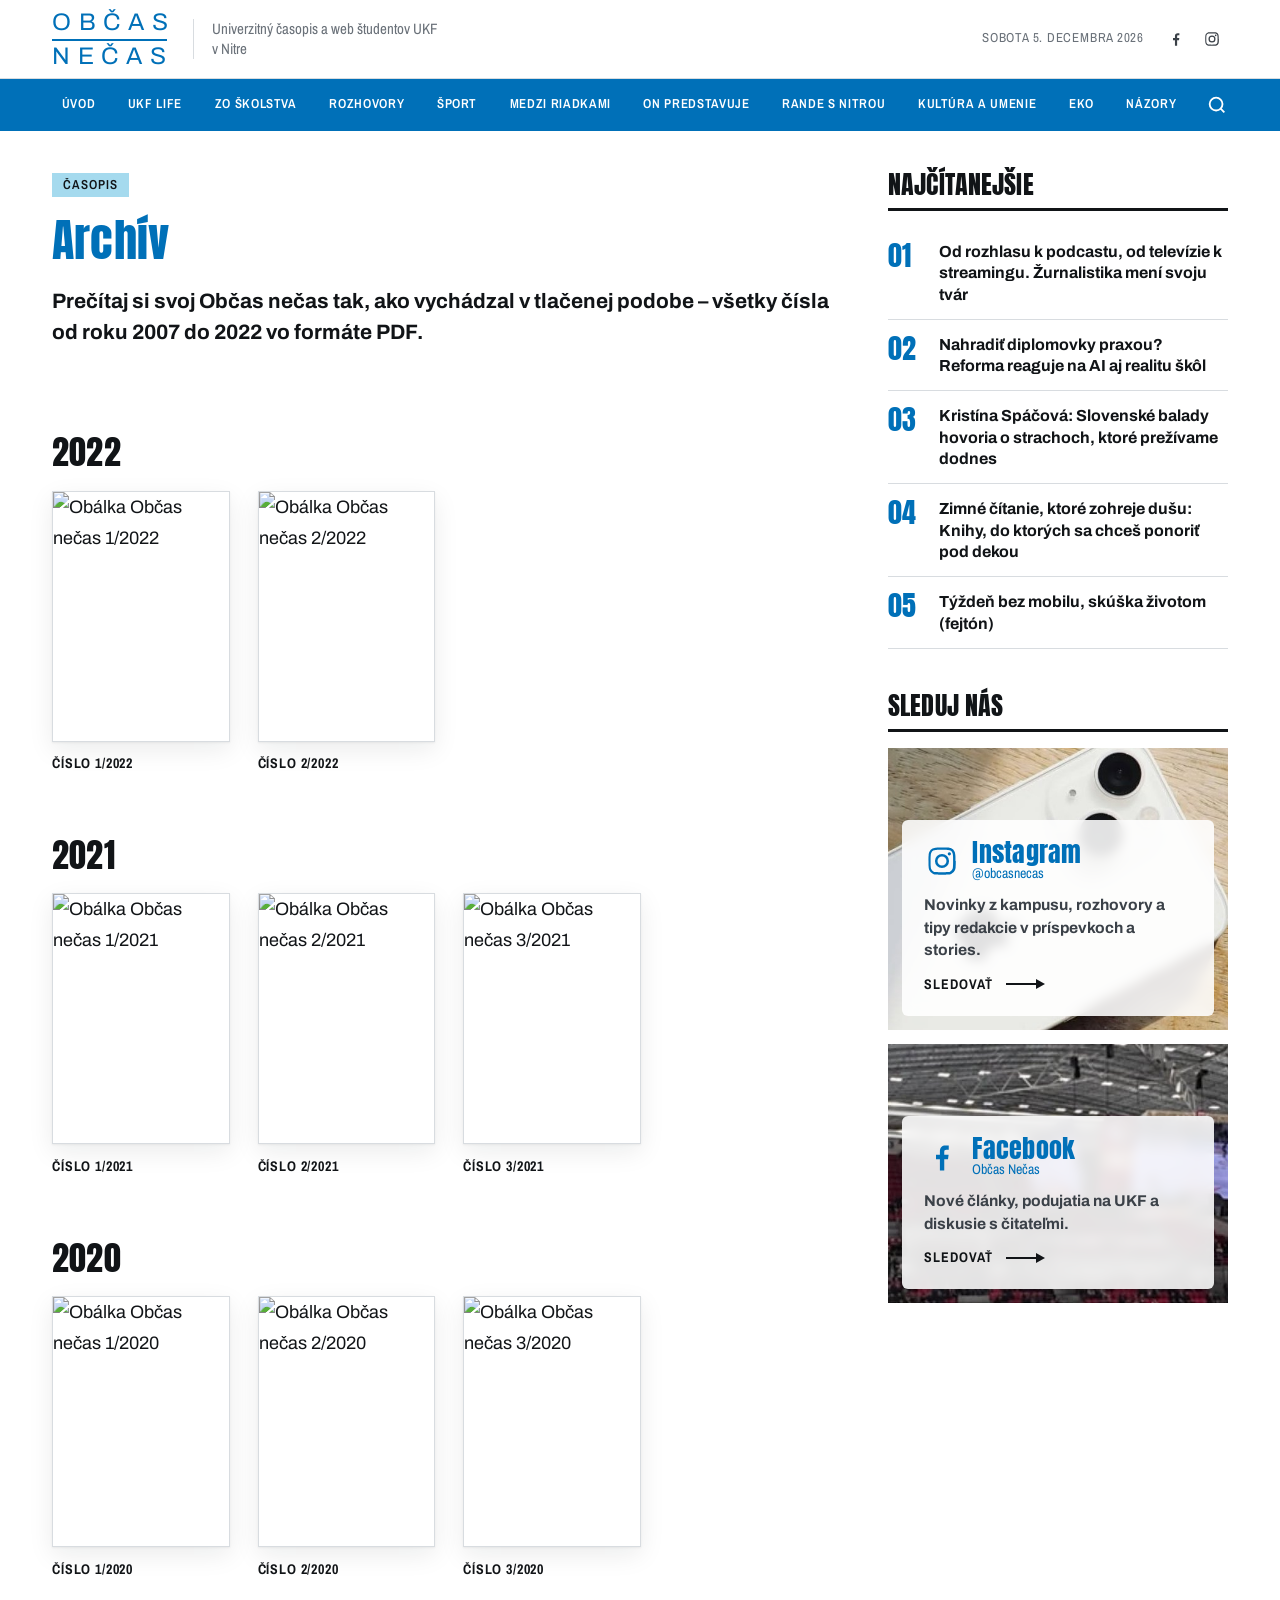
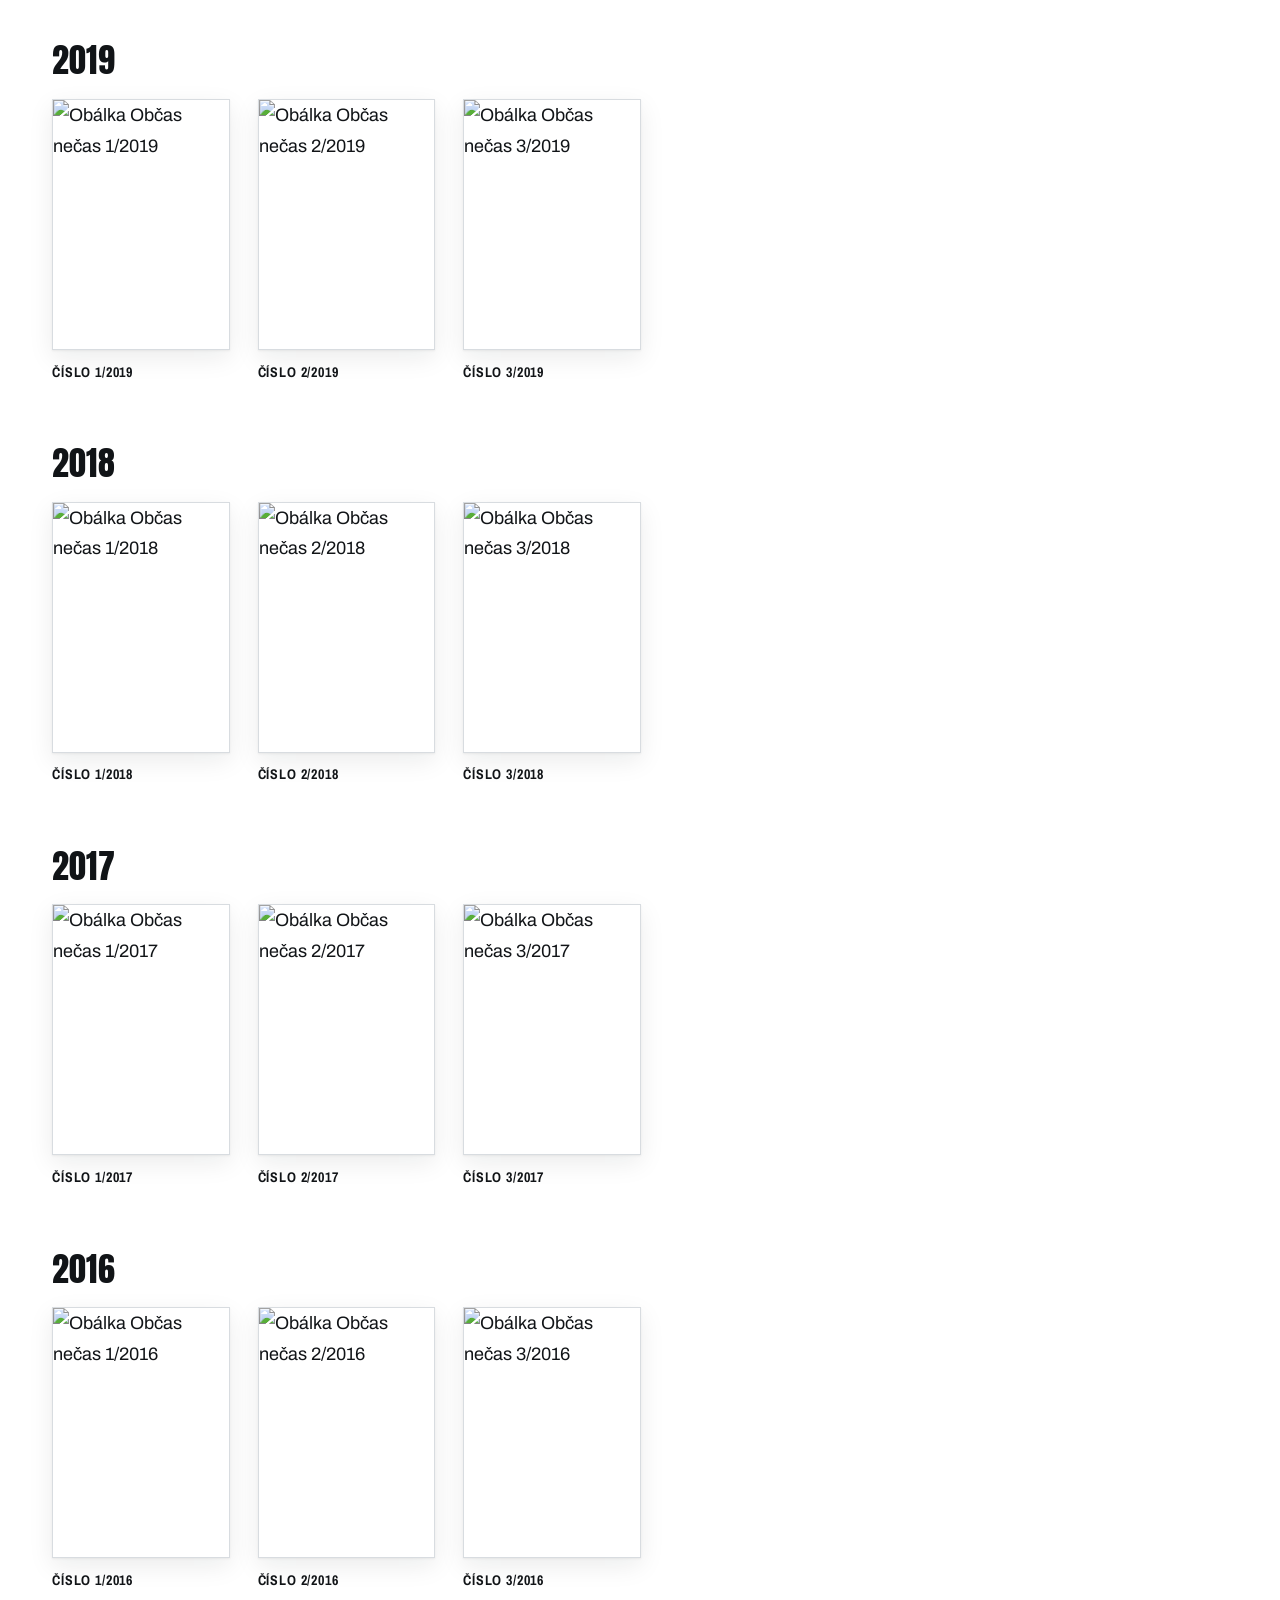
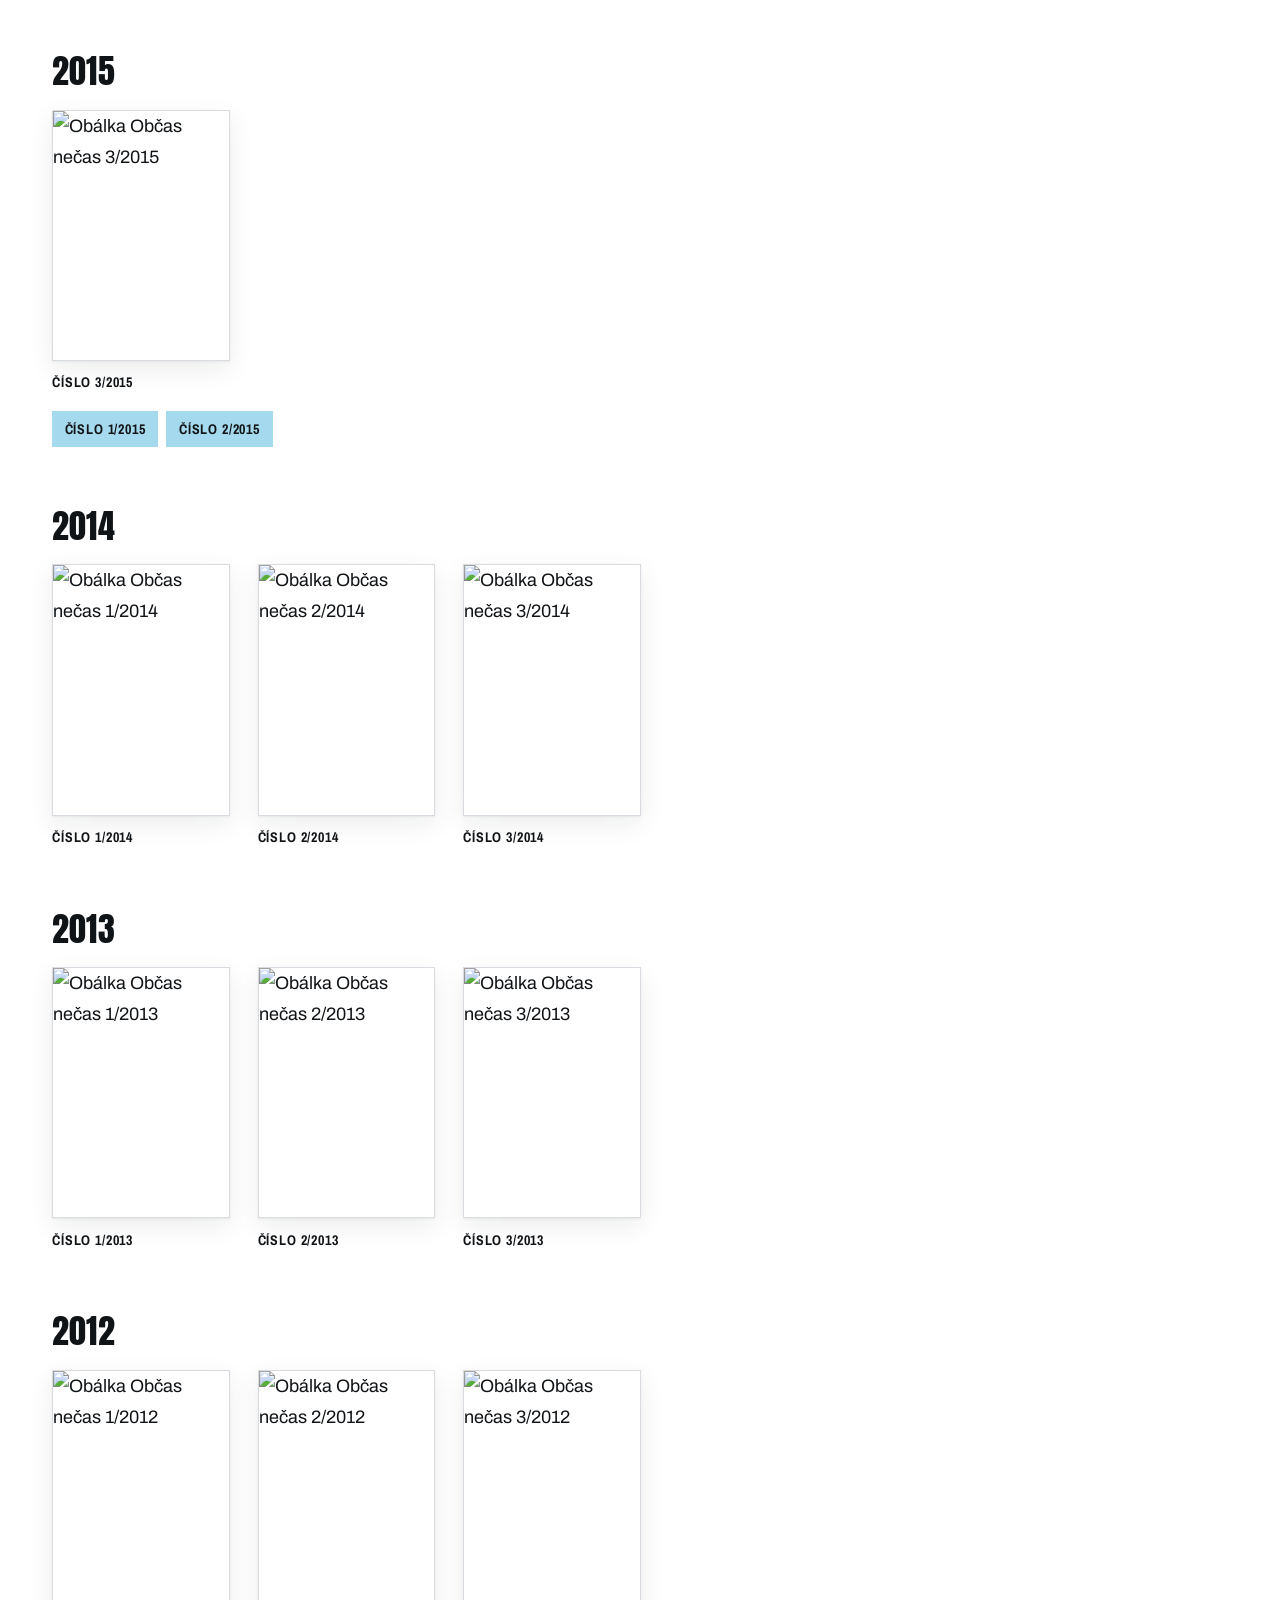
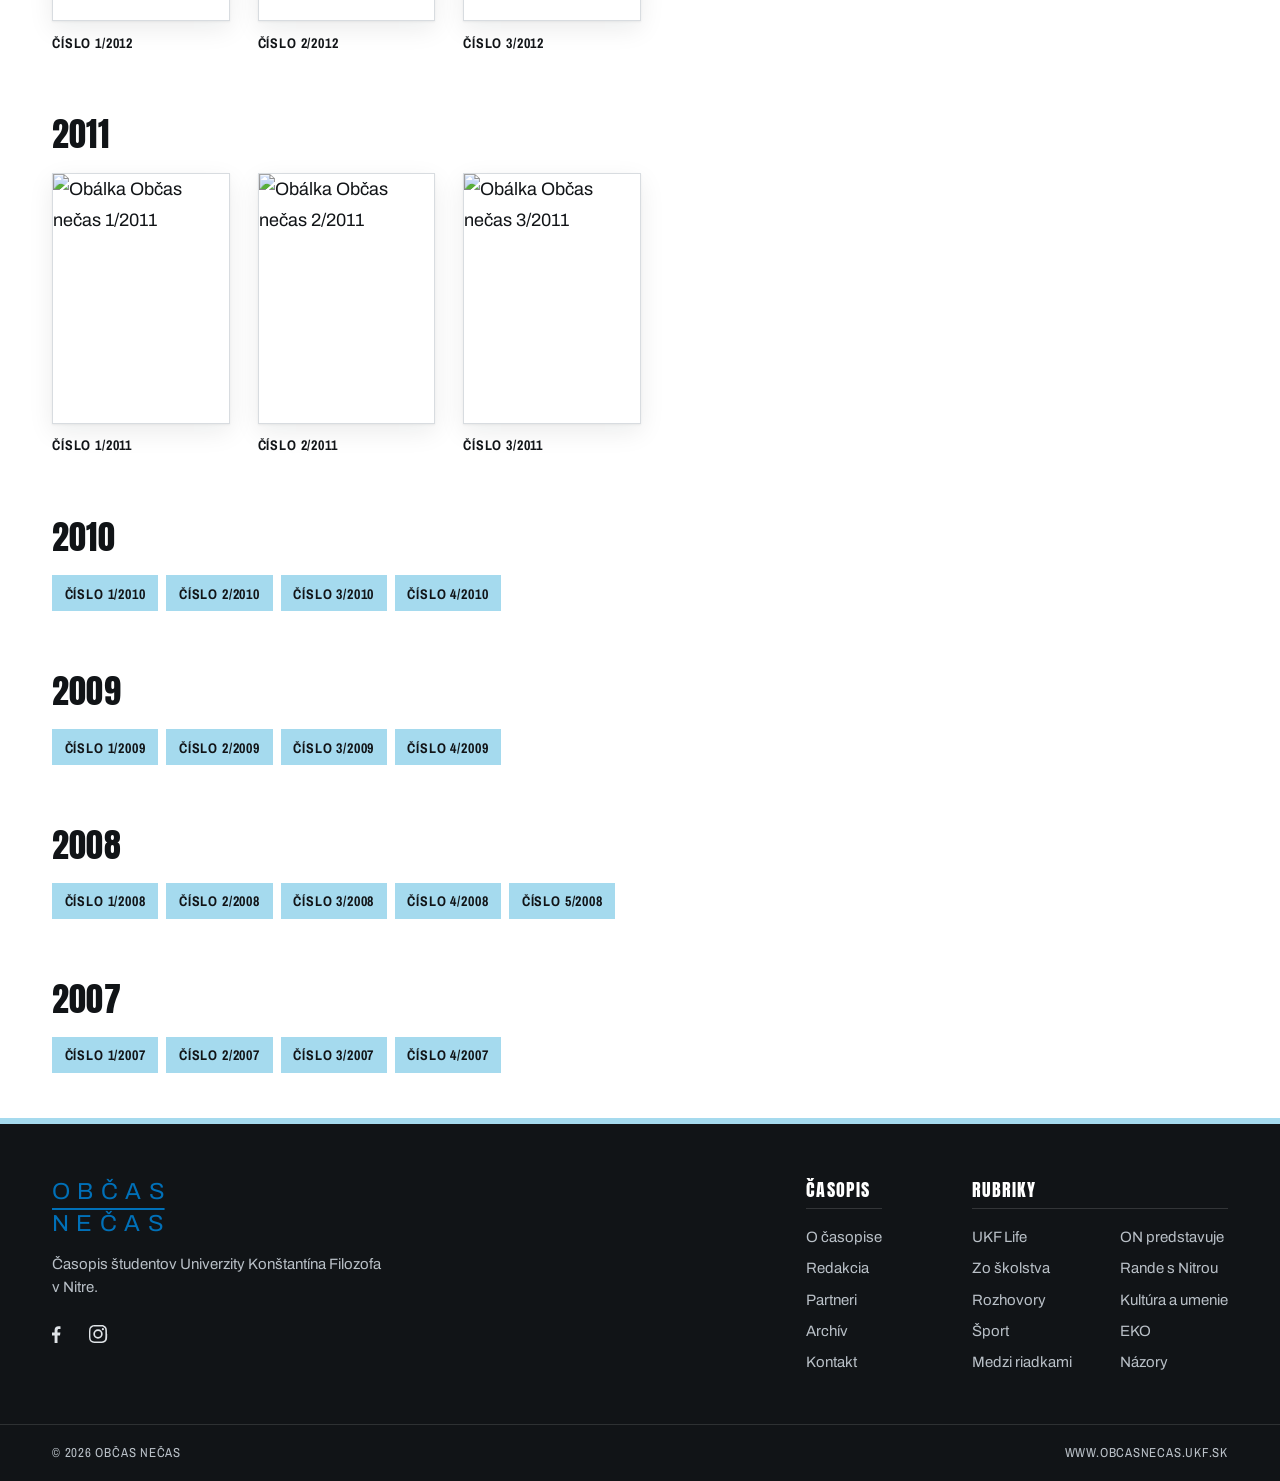
==== archiv.html @ a371ff27 "initial design" ====
<!DOCTYPE html>
<html lang="sk">
<head>
  <meta charset="UTF-8">
  <meta name="viewport" content="width=device-width, initial-scale=1.0">
  <title>Archív – Občas Nečas</title>
  <meta name="description" content="Občas Nečas – univerzitný časopis a web študentov Univerzity Konštantína Filozofa v Nitre.">
  <meta name="theme-color" content="#0070b8">

  <link rel="preconnect" href="https://fonts.googleapis.com">
  <link rel="preconnect" href="https://fonts.gstatic.com" crossorigin>
  <link href="https://fonts.googleapis.com/css2?family=Anton&family=Archivo+Narrow:wght@400;500;600;700&family=Archivo:ital,wght@0,400;0,600;0,700;0,800;1,400;1,700&display=swap" rel="stylesheet">
  <link rel="stylesheet" href="css/main.css">
</head>
<body>

<!-- Ikony (SVG sprite) -->
<svg width="0" height="0" style="position:absolute" aria-hidden="true">
  <symbol id="i-fb" viewBox="0 0 24 24"><path d="M13.5 21v-7.5h2.5l.4-3h-2.9V8.6c0-.9.3-1.5 1.5-1.5h1.5V4.4c-.3 0-1.2-.1-2.2-.1-2.2 0-3.7 1.3-3.7 3.8v2.4H8v3h2.6V21h2.9z"/></symbol>
  <symbol id="i-ig" viewBox="0 0 24 24"><path d="M12 7.3A4.7 4.7 0 1 0 12 16.7 4.7 4.7 0 0 0 12 7.3zm0 7.7a3 3 0 1 1 0-6 3 3 0 0 1 0 6zm4.9-8.9a1.1 1.1 0 1 1 0 2.2 1.1 1.1 0 0 1 0-2.2zM21 12c0-2.5 0-2.8-.1-3.8-.1-1-.2-1.6-.4-2.2a4.6 4.6 0 0 0-2.6-2.6c-.6-.2-1.2-.4-2.2-.4C14.8 3 14.5 3 12 3s-2.8 0-3.8.1c-1 0-1.6.2-2.2.4A4.6 4.6 0 0 0 3.5 6c-.2.6-.4 1.2-.4 2.2C3 9.2 3 9.5 3 12s0 2.8.1 3.8c0 1 .2 1.6.4 2.2a4.6 4.6 0 0 0 2.6 2.6c.6.2 1.2.4 2.2.4 1 .1 1.3.1 3.8.1s2.8 0 3.8-.1c1 0 1.6-.2 2.2-.4a4.6 4.6 0 0 0 2.6-2.6c.2-.6.4-1.2.4-2.2.1-1 .1-1.3.1-3.8zm-1.7 3.7c0 .9-.2 1.4-.3 1.7a2.9 2.9 0 0 1-1.7 1.7c-.3.1-.8.3-1.7.3-1 .1-1.3.1-3.7.1s-2.7 0-3.7-.1c-.9 0-1.4-.2-1.7-.3a2.9 2.9 0 0 1-1.7-1.7c-.1-.3-.3-.8-.3-1.7-.1-1-.1-1.3-.1-3.7s0-2.7.1-3.7c0-.9.2-1.4.3-1.7a2.9 2.9 0 0 1 1.7-1.7c.3-.1.8-.3 1.7-.3 1-.1 1.3-.1 3.7-.1s2.7 0 3.7.1c.9 0 1.4.2 1.7.3a2.9 2.9 0 0 1 1.7 1.7c.1.3.3.8.3 1.7.1 1 .1 1.3.1 3.7s0 2.7-.1 3.7z"/></symbol>
  <symbol id="i-sp" viewBox="0 0 24 24"><path d="M12 3a9 9 0 1 0 0 18 9 9 0 0 0 0-18zm4.1 13a.6.6 0 0 1-.8.2c-2.3-1.4-5.1-1.7-8.5-.9a.6.6 0 1 1-.3-1.1c3.7-.8 6.8-.5 9.4 1a.6.6 0 0 1 .2.8zm1.1-2.4a.7.7 0 0 1-1 .2c-2.6-1.6-6.5-2-9.6-1.1a.7.7 0 1 1-.4-1.4c3.5-1 7.8-.5 10.8 1.3.3.2.4.7.2 1zm.1-2.5C14.2 9.3 9.1 9.1 6.1 10a.8.8 0 1 1-.5-1.6c3.4-1 9-.8 12.6 1.3a.8.8 0 0 1-.9 1.4z"/></symbol>
  <symbol id="i-menu" viewBox="0 0 24 24"><path d="M3 6h18M3 12h18M3 18h18"/></symbol>
  <symbol id="i-search" viewBox="0 0 24 24"><circle cx="11" cy="11" r="7"/><path d="m20 20-4-4"/></symbol>
  <!-- ON logo: modré ON s rohovými linkami -->
  <symbol id="on-logo" viewBox="0 0 100 100">
    <path d="M10 10H64M10 10V40M90 90H36M90 90V60" fill="none" stroke="#0070b8" stroke-width="5"/>
    <text x="50" y="69" text-anchor="middle" fill="#0070b8" font-family="Archivo, Arial, sans-serif" font-weight="700" font-size="46" letter-spacing="-2">ON</text>
  </symbol>
</svg>

<a class="skip-link" href="#obsah">Preskočiť na obsah</a>

<!-- ============ HLAVIČKA ============ -->
<header>
  <div class="masthead">
    <div class="container">
      <a class="brand" href="index.html" aria-label="Občas Nečas – úvod">
        <span class="wordmark"><span>Občas</span><span>Nečas</span></span>
        <span class="brand__tagline">Univerzitný časopis a web študentov UKF v&nbsp;Nitre</span>
      </a>
      <div class="masthead__aside">
        <span class="masthead__date" id="dnes">pondelok, 5. októbra 2026</span>
        <ul class="social">
          <li><a href="https://www.facebook.com/ObcasNecas/" target="_blank" rel="noopener" aria-label="Facebook"><svg><use href="#i-fb"/></svg></a></li>
          <li><a href="https://www.instagram.com/ObcasNecas/" target="_blank" rel="noopener" aria-label="Instagram"><svg><use href="#i-ig"/></svg></a></li>
        </ul>
      </div>
    </div>
  </div>

  <nav class="nav" aria-label="Rubriky">
    <div class="container">
      <button class="nav__toggle" type="button" aria-expanded="false" aria-controls="menu">
        <svg aria-hidden="true"><use href="#i-menu"/></svg> Rubriky
      </button>
      <ul class="nav__menu" id="menu">
        <li><a href="index.html">Úvod</a></li>
        <li><a href="#">UKF Life</a></li>
        <li><a href="rubrika.html">Zo školstva</a></li>
        <li><a href="#">Rozhovory</a></li>
        <li><a href="#">Šport</a></li>
        <li><a href="#">Medzi riadkami</a></li>
        <li><a href="#">ON predstavuje</a></li>
        <li><a href="#">Rande s Nitrou</a></li>
        <li><a href="#">Kultúra a umenie</a></li>
        <li><a href="#">EKO</a></li>
        <li><a href="#">Názory</a></li>
      </ul>
      <button class="nav__search-toggle" type="button" aria-label="Vyhľadať">
        <svg aria-hidden="true"><use href="#i-search"/></svg>
      </button>
    </div>
  </nav>
</header>

<main id="obsah">
  <div class="container split article-layout">
    <article class="article">
      <header class="article-head">
        <span class="tab">Časopis</span>
        <h1>Archív</h1>
        <p class="perex">Prečítaj si svoj Občas nečas tak, ako vychádzal v tlačenej podobe – všetky čísla od roku 2007 do 2022 vo formáte PDF.</p>
      </header>

      <div class="prose prose--page">
        <h2>2022</h2>
        <ul class="issues">
          <li><a href="https://www.ukf.sk/images/verejnost_a_media/obcas_necas/obcasnecas_12022.pdf" target="_blank" rel="noopener"><img src="https://www.obcasnecas.ukf.sk/wp-content/2022/03/Sni%CC%81mka-obrazovky-2022-03-13-o-18.23.57.png" alt="Obálka Občas nečas 1/2022" loading="lazy"><span>Číslo 1/2022</span></a></li>
          <li><a href="https://www.ukf.sk/images/verejnost_a_media/obcas_necas/on_02_2022_final.pdf" target="_blank" rel="noopener"><img src="https://www.obcasnecas.ukf.sk/wp-content/2022/09/Sni%CC%81mka-obrazovky-2022-09-18-o-18.19.02.png" alt="Obálka Občas nečas 2/2022" loading="lazy"><span>Číslo 2/2022</span></a></li>
        </ul>

        <h2>2021</h2>
        <ul class="issues">
          <li><a href="https://www.ukf.sk/images/verejnost_a_media/obcas_necas/obcas-necas_1_2021.pdf" target="_blank" rel="noopener"><img src="https://www.obcasnecas.ukf.sk/wp-content/2021/05/1-2021-318x450.png" alt="Obálka Občas nečas 1/2021" loading="lazy"><span>Číslo 1/2021</span></a></li>
          <li><a href="https://www.ukf.sk/images/verejnost_a_media/obcas_necas/obcas-necas_2_2021.pdf" target="_blank" rel="noopener"><img src="https://www.obcasnecas.ukf.sk/wp-content/2021/11/Snímka-obrazovky-2021-11-11-o-20.00.01.png" alt="Obálka Občas nečas 2/2021" loading="lazy"><span>Číslo 2/2021</span></a></li>
          <li><a href="https://www.ukf.sk/images/verejnost_a_media/obcas_necas/obcas_necas3_2021.pdf" target="_blank" rel="noopener"><img src="https://www.obcasnecas.ukf.sk/wp-content/2021/11/Snímka-obrazovky-2021-11-27-o-9.56.43-e1638003901917.png" alt="Obálka Občas nečas 3/2021" loading="lazy"><span>Číslo 3/2021</span></a></li>
        </ul>

        <h2>2020</h2>
        <ul class="issues">
          <li><a href="https://www.ukf.sk/images/verejnost_a_media/obcas_necas/1_2020_CB_final_color.pdf" target="_blank" rel="noopener"><img src="https://www.obcasnecas.ukf.sk/wp-content/2020/11/2020-1-318x450.png" alt="Obálka Občas nečas 1/2020" loading="lazy"><span>Číslo 1/2020</span></a></li>
          <li><a href="https://www.ukf.sk/images/verejnost_a_media/obcas_necas/2_2020_farba_final.pdf" target="_blank" rel="noopener"><img src="https://www.obcasnecas.ukf.sk/wp-content/2020/12/občas22020-318x450.png" alt="Obálka Občas nečas 2/2020" loading="lazy"><span>Číslo 2/2020</span></a></li>
          <li><a href="https://www.ukf.sk/images/verejnost_a_media/obcas_necas/Obcas-ne%C4%8Das_3_2020_farba.pdf" target="_blank" rel="noopener"><img src="https://www.obcasnecas.ukf.sk/wp-content/2020/12/občas-318x450.png" alt="Obálka Občas nečas 3/2020" loading="lazy"><span>Číslo 3/2020</span></a></li>
        </ul>

        <h2>2019</h2>
        <ul class="issues">
          <li><a href="https://www.ukf.sk/images/verejnost_a_media/obcas_necas/color_1_2019.pdf" target="_blank" rel="noopener"><img src="https://www.obcasnecas.ukf.sk/wp-content/2020/11/1-2019-322x450.png" alt="Obálka Občas nečas 1/2019" loading="lazy"><span>Číslo 1/2019</span></a></li>
          <li><a href="https://www.ukf.sk/images/verejnost_a_media/obcas_necas/color_final_2019.pdf" target="_blank" rel="noopener"><img src="https://www.obcasnecas.ukf.sk/wp-content/2020/11/2-2019-320x450.png" alt="Obálka Občas nečas 2/2019" loading="lazy"><span>Číslo 2/2019</span></a></li>
          <li><a href="https://www.ukf.sk/images/verejnost_a_media/obcas_necas/3_2019_CB_final_farba.pdf" target="_blank" rel="noopener"><img src="https://www.obcasnecas.ukf.sk/wp-content/2020/11/3-2019-319x450.png" alt="Obálka Občas nečas 3/2019" loading="lazy"><span>Číslo 3/2019</span></a></li>
        </ul>

        <h2>2018</h2>
        <ul class="issues">
          <li><a href="https://www.ukf.sk/images/verejnost_a_media/obcas_necas/ON_marec_final.pdf" target="_blank" rel="noopener"><img src="https://www.obcasnecas.ukf.sk/wp-content/2019/03/on-1-2018.jpg" alt="Obálka Občas nečas 1/2018" loading="lazy"><span>Číslo 1/2018</span></a></li>
          <li><a href="https://www.ukf.sk/images/verejnost_a_media/obcas_necas/ON_maj_final.pdf" target="_blank" rel="noopener"><img src="https://www.obcasnecas.ukf.sk/wp-content/2019/03/on-2-2018-322x450.jpg" alt="Obálka Občas nečas 2/2018" loading="lazy"><span>Číslo 2/2018</span></a></li>
          <li><a href="https://www.ukf.sk/images/verejnost_a_media/obcas_necas/Ob%C4%8Das_ne%C4%8Das_3_2018.pdf" target="_blank" rel="noopener"><img src="https://www.obcasnecas.ukf.sk/wp-content/2019/03/on-3-2018-320x450.jpg" alt="Obálka Občas nečas 3/2018" loading="lazy"><span>Číslo 3/2018</span></a></li>
        </ul>

        <h2>2017</h2>
        <ul class="issues">
          <li><a href="https://www.ukf.sk/images/verejnost_a_media/obcas_necas/ON-web-fin%C3%A1lna_verzia.compressed.pdf" target="_blank" rel="noopener"><img src="https://www.obcasnecas.ukf.sk/wp-content/2008/01/titulka_final-1-318x450.jpg" alt="Obálka Občas nečas 1/2017" loading="lazy"><span>Číslo 1/2017</span></a></li>
          <li><a href="https://www.ukf.sk/images/verejnost_a_media/obcas_necas/ON_maj_web.compressed.pdf" target="_blank" rel="noopener"><img src="https://www.obcasnecas.ukf.sk/wp-content/2008/01/titulka_final-318x450.jpg" alt="Obálka Občas nečas 2/2017" loading="lazy"><span>Číslo 2/2017</span></a></li>
          <li><a href="https://www.ukf.sk/images/verejnost_a_media/obcas_necas/ON_november_final_web-compressed.pdf" target="_blank" rel="noopener"><img src="https://www.obcasnecas.ukf.sk/wp-content/2019/03/on-3-2017.jpg" alt="Obálka Občas nečas 3/2017" loading="lazy"><span>Číslo 3/2017</span></a></li>
        </ul>

        <h2>2016</h2>
        <ul class="issues">
          <li><a href="https://www.ukf.sk/images/verejnost_a_media/obcas_necas/web_ON_marec.compressed.pdf" target="_blank" rel="noopener"><img src="https://www.obcasnecas.ukf.sk/wp-content/2016/06/titulka2-318x450.jpg" alt="Obálka Občas nečas 1/2016" loading="lazy"><span>Číslo 1/2016</span></a></li>
          <li><a href="https://www.ukf.sk/images/verejnost_a_media/obcas_necas/web_ON_maj_final.compressed.pdf" target="_blank" rel="noopener"><img src="https://www.obcasnecas.ukf.sk/wp-content/2016/06/titulka-final-318x450.jpg" alt="Obálka Občas nečas 2/2016" loading="lazy"><span>Číslo 2/2016</span></a></li>
          <li><a href="https://www.ukf.sk/images/verejnost_a_media/obcas_necas/Obcas_Necas_3-2016_web.pdf" target="_blank" rel="noopener"><img src="https://www.obcasnecas.ukf.sk/wp-content/2016/12/titulka_final-318x450.jpg" alt="Obálka Občas nečas 3/2016" loading="lazy"><span>Číslo 3/2016</span></a></li>
        </ul>

        <h2>2015</h2>
        <ul class="issues">
          <li><a href="https://www.ukf.sk/images/verejnost_a_media/obcas_necas/2015-ON-03-web.pdf" target="_blank" rel="noopener"><img src="https://www.obcasnecas.ukf.sk/wp-content/2016/01/03_15-318x450.jpg" alt="Obálka Občas nečas 3/2015" loading="lazy"><span>Číslo 3/2015</span></a></li>
        </ul>
        <ul class="issue-links">
          <li><a href="https://www.ukf.sk/images/verejnost_a_media/obcas_necas/ON_web_marec_2015.pdf" target="_blank" rel="noopener">Číslo 1/2015</a></li>
          <li><a href="https://www.ukf.sk/images/verejnost_a_media/obcas_necas/2015-ON-02-web.pdf" target="_blank" rel="noopener">Číslo 2/2015</a></li>
        </ul>

        <h2>2014</h2>
        <ul class="issues">
          <li><a href="https://www.ukf.sk/images/verejnost_a_media/obcas_necas/ON-1-2014.pdf" target="_blank" rel="noopener"><img src="https://www.obcasnecas.ukf.sk/wp-content/2014/02/ON-318x450.jpg" alt="Obálka Občas nečas 1/2014" loading="lazy"><span>Číslo 1/2014</span></a></li>
          <li><a href="https://www.ukf.sk/images/verejnost_a_media/obcas_necas/ON-2-2014.pdf" target="_blank" rel="noopener"><img src="https://www.obcasnecas.ukf.sk/wp-content/2014/05/titulka-320x450.jpg" alt="Obálka Občas nečas 2/2014" loading="lazy"><span>Číslo 2/2014</span></a></li>
          <li><a href="https://www.ukf.sk/images/verejnost_a_media/obcas_necas/ON_web_november_2014.pdf" target="_blank" rel="noopener"><img src="https://www.obcasnecas.ukf.sk/wp-content/2014/11/titulka-ON_3_2014-318x450.jpg" alt="Obálka Občas nečas 3/2014" loading="lazy"><span>Číslo 3/2014</span></a></li>
        </ul>

        <h2>2013</h2>
        <ul class="issues">
          <li><a href="https://www.ukf.sk/dokumenty/ouniverzite/obcasnecas/on_1_2013.pdf" target="_blank" rel="noopener"><img src="https://www.obcasnecas.ukf.sk/wp-content/2014/02/13013-316x450.png" alt="Obálka Občas nečas 1/2013" loading="lazy"><span>Číslo 1/2013</span></a></li>
          <li><a href="https://www.ukf.sk/dokumenty/ouniverzite/obcasnecas/ON_2_2013.pdf" target="_blank" rel="noopener"><img src="https://www.obcasnecas.ukf.sk/wp-content/2014/02/2-2013-317x450.png" alt="Obálka Občas nečas 2/2013" loading="lazy"><span>Číslo 2/2013</span></a></li>
          <li><a href="https://www.ukf.sk/dokumenty/ouniverzite/obcasnecas/ON-3-2013.pdf" target="_blank" rel="noopener"><img src="https://www.obcasnecas.ukf.sk/wp-content/2014/02/Publikácia1-323x450.jpg" alt="Obálka Občas nečas 3/2013" loading="lazy"><span>Číslo 3/2013</span></a></li>
        </ul>

        <h2>2012</h2>
        <ul class="issues">
          <li><a href="https://www.ukf.sk/dokumenty/ouniverzite/obcasnecas/ON_1_2012.pdf" target="_blank" rel="noopener"><img src="https://www.obcasnecas.ukf.sk/wp-content/2014/02/Obrázok6-318x450.jpg" alt="Obálka Občas nečas 1/2012" loading="lazy"><span>Číslo 1/2012</span></a></li>
          <li><a href="https://www.ukf.sk/dokumenty/ouniverzite/obcasnecas/on_2_2012.pdf" target="_blank" rel="noopener"><img src="https://www.obcasnecas.ukf.sk/wp-content/2014/02/2012-2-316x450.jpg" alt="Obálka Občas nečas 2/2012" loading="lazy"><span>Číslo 2/2012</span></a></li>
          <li><a href="https://www.ukf.sk/dokumenty/ouniverzite/obcasnecas/on_3_2012.pdf" target="_blank" rel="noopener"><img src="https://www.obcasnecas.ukf.sk/wp-content/2014/02/32012-317x450.jpg" alt="Obálka Občas nečas 3/2012" loading="lazy"><span>Číslo 3/2012</span></a></li>
        </ul>

        <h2>2011</h2>
        <ul class="issues">
          <li><a href="http://www.ukf.sk/dokumenty/ouniverzite/obcasnecas/ON_01_2011_naweb.pdf" target="_blank" rel="noopener"><img src="https://www.obcasnecas.ukf.sk/wp-content/2014/02/Obrázok9-316x450.jpg" alt="Obálka Občas nečas 1/2011" loading="lazy"><span>Číslo 1/2011</span></a></li>
          <li><a href="http://www.ukf.sk/dokumenty/ouniverzite/obcasnecas/ON_02_2011.pdf" target="_blank" rel="noopener"><img src="https://www.obcasnecas.ukf.sk/wp-content/2014/02/Obrázok8-316x450.jpg" alt="Obálka Občas nečas 2/2011" loading="lazy"><span>Číslo 2/2011</span></a></li>
          <li><a href="http://www.ukf.sk/dokumenty/ouniverzite/obcasnecas/ON_3_2011.pdf" target="_blank" rel="noopener"><img src="https://www.obcasnecas.ukf.sk/wp-content/2014/02/Obrázok7-318x450.jpg" alt="Obálka Občas nečas 3/2011" loading="lazy"><span>Číslo 3/2011</span></a></li>
        </ul>

        <h2>2010</h2>
        <ul class="issue-links">
          <li><a href="http://www.ukf.sk/dokumenty/ouniverzite/obcasnecas/ON_1_2010.pdf" target="_blank" rel="noopener">Číslo 1/2010</a></li>
          <li><a href="http://www.ukf.sk/dokumenty/ouniverzite/obcasnecas/ON_2_2010_naweb.pdf" target="_blank" rel="noopener">Číslo 2/2010</a></li>
          <li><a href="http://www.ukf.sk/dokumenty/ouniverzite/obcasnecas/ON_3_2010_naweb.pdf" target="_blank" rel="noopener">Číslo 3/2010</a></li>
          <li><a href="http://www.ukf.sk/dokumenty/ouniverzite/obcasnecas/ON_4_2010.pdf" target="_blank" rel="noopener">Číslo 4/2010</a></li>
        </ul>

        <h2>2009</h2>
        <ul class="issue-links">
          <li><a href="http://www.ukf.sk/dokumenty/ouniverzite/obcasnecas/ON_1_2009.pdf" target="_blank" rel="noopener">Číslo 1/2009</a></li>
          <li><a href="http://www.ukf.sk/dokumenty/ouniverzite/obcasnecas/ON_2009_2.pdf" target="_blank" rel="noopener">Číslo 2/2009</a></li>
          <li><a href="https://www.ukf.sk/dokumenty/ouniverzite/obcasnecas/ON_03_2009.pdf" target="_blank" rel="noopener">Číslo 3/2009</a></li>
          <li><a href="http://www.ukf.sk/dokumenty/ouniverzite/obcasnecas/ON_4_2009.pdf" target="_blank" rel="noopener">Číslo 4/2009</a></li>
        </ul>

        <h2>2008</h2>
        <ul class="issue-links">
          <li><a href="http://www.ukf.sk/dokumenty/ouniverzite/obcasnecas/obcas_1_2008.pdf" target="_blank" rel="noopener">Číslo 1/2008</a></li>
          <li><a href="http://www.ukf.sk/dokumenty/ouniverzite/obcasnecas/obcas_2_2008.pdf" target="_blank" rel="noopener">Číslo 2/2008</a></li>
          <li><a href="http://www.ukf.sk/dokumenty/ouniverzite/obcasnecas/obcas_3_2008.pdf" target="_blank" rel="noopener">Číslo 3/2008</a></li>
          <li><a href="http://www.ukf.sk/dokumenty/ouniverzite/obcasnecas/Obcas_Necas.pdf" target="_blank" rel="noopener">Číslo 4/2008</a></li>
          <li><a href="http://www.ukf.sk/dokumenty/ouniverzite/obcasnecas/ON%2005_2008_2.pdf" target="_blank" rel="noopener">Číslo 5/2008</a></li>
        </ul>

        <h2>2007</h2>
        <ul class="issue-links">
          <li><a href="http://www.ukf.sk/dokumenty/ouniverzite/obcasnecas/obcas_1_2007.pdf" target="_blank" rel="noopener">Číslo 1/2007</a></li>
          <li><a href="http://www.ukf.sk/dokumenty/ouniverzite/obcasnecas/obcas_2_2007.pdf" target="_blank" rel="noopener">Číslo 2/2007</a></li>
          <li><a href="http://www.ukf.sk/dokumenty/ouniverzite/obcasnecas/obcas_3_2007.pdf" target="_blank" rel="noopener">Číslo 3/2007</a></li>
          <li><a href="http://www.ukf.sk/dokumenty/ouniverzite/obcasnecas/obcas_4_2007.pdf" target="_blank" rel="noopener">Číslo 4/2007</a></li>
        </ul>
      </div>
    </article>

    <aside class="article-aside" aria-label="Bočný panel">
      <section class="widget">
        <h2 class="widget__title">Najčítanejšie</h2>
        <ol class="popular">
          <li><a href="clanok.html">Od rozhlasu k podcastu, od televízie k streamingu. Žurnalistika mení svoju tvár</a></li>
          <li><a href="clanok.html">Nahradiť diplomovky praxou? Reforma reaguje na AI aj realitu škôl</a></li>
          <li><a href="clanok.html">Kristína Spáčová: Slovenské balady hovoria o strachoch, ktoré prežívame dodnes</a></li>
          <li><a href="clanok.html">Zimné čítanie, ktoré zohreje dušu: Knihy, do ktorých sa chceš ponoriť pod dekou</a></li>
          <li><a href="clanok.html">Týždeň bez mobilu, skúška životom (fejtón)</a></li>
        </ol>
      </section>

      <section class="widget" aria-labelledby="h-sledujte">
        <h2 class="widget__title" id="h-sledujte">Sleduj nás</h2>

        <!-- Instagram — v štýle IG príspevku: fotka + priesvitný panel -->
        <a class="social-box social-box--ig" href="https://www.instagram.com/ObcasNecas/" target="_blank" rel="noopener">
          <img class="social-box__bg" src="img/instagram/ig-box.jpg" alt="" loading="lazy">
          <span class="social-box__panel">
            <span class="social-box__head">
              <svg aria-hidden="true"><use href="#i-ig"/></svg>
              <span><strong>Instagram</strong>@obcasnecas</span>
            </span>
            <span class="social-box__text">Novinky z kampusu, rozhovory a tipy redakcie v príspevkoch a stories.</span>
            <span class="social-box__cta">Sledovať <span class="arrow" aria-hidden="true"></span></span>
          </span>
        </a>

        <!-- Facebook — rovnaký štýl: fotka + priesvitný panel -->
        <a class="social-box social-box--fb" href="https://www.facebook.com/ObcasNecas/" target="_blank" rel="noopener">
          <img class="social-box__bg" src="img/instagram/fb-box.jpg" alt="" loading="lazy">
          <span class="social-box__panel">
            <span class="social-box__head">
              <svg aria-hidden="true"><use href="#i-fb"/></svg>
              <span><strong>Facebook</strong>Občas Nečas</span>
            </span>
            <span class="social-box__text">Nové články, podujatia na UKF a diskusie s čitateľmi.</span>
            <span class="social-box__cta">Sledovať <span class="arrow" aria-hidden="true"></span></span>
          </span>
        </a>
      </section>
    </aside>
  </div>
</main>

<!-- ============ PÄTIČKA ============ -->
<footer class="footer">
  <div class="container footer__top">
    <div class="footer__brand">
      <a class="wordmark" href="index.html"><span>Občas</span><span>Nečas</span></a>
      <p>Časopis študentov Univerzity Konštantína Filozofa v&nbsp;Nitre.</p>
      <div class="footer__social">
        <a href="https://www.facebook.com/ObcasNecas/" target="_blank" rel="noopener" aria-label="Facebook"><svg aria-hidden="true"><use href="#i-fb"/></svg></a>
        <a href="https://www.instagram.com/ObcasNecas/" target="_blank" rel="noopener" aria-label="Instagram"><svg aria-hidden="true"><use href="#i-ig"/></svg></a>
      </div>
    </div>

    <nav class="footer__nav" aria-label="Pätička">
      <div>
        <h3>Časopis</h3>
        <ul class="footer__links">
          <li><a href="o-casopise.html">O časopise</a></li>
          <li><a href="redakcia.html">Redakcia</a></li>
          <li><a href="partneri.html">Partneri</a></li>
          <li><a href="archiv.html">Archív</a></li>
          <li><a href="kontakt.html">Kontakt</a></li>
        </ul>
      </div>
      <div>
        <h3>Rubriky</h3>
        <ul class="footer__links footer__links--cols">
          <li><a href="#">UKF Life</a></li>
          <li><a href="rubrika.html">Zo školstva</a></li>
          <li><a href="#">Rozhovory</a></li>
          <li><a href="#">Šport</a></li>
          <li><a href="#">Medzi riadkami</a></li>
          <li><a href="#">ON predstavuje</a></li>
          <li><a href="#">Rande s Nitrou</a></li>
          <li><a href="#">Kultúra a umenie</a></li>
          <li><a href="#">EKO</a></li>
          <li><a href="#">Názory</a></li>
        </ul>
      </div>
    </nav>
  </div>

  <!-- folio — ako pätička strany v tlači -->
  <div class="folio">
    <div class="container">
      <span>© 2026 Občas Nečas</span>
      <a href="https://www.obcasnecas.ukf.sk">www.obcasnecas.ukf.sk</a>
    </div>
  </div>
</footer>

<script>
  // mobilné menu
  const nav = document.querySelector('.nav');
  const toggle = nav.querySelector('.nav__toggle');
  toggle.addEventListener('click', () => {
    const open = nav.classList.toggle('is-open');
    toggle.setAttribute('aria-expanded', open);
  });


  // dnešný dátum
  document.getElementById('dnes').textContent =
    new Date().toLocaleDateString('sk-SK', { weekday: 'long', day: 'numeric', month: 'long', year: 'numeric' });
</script>
</body>
</html>
---- css/main.css ----
/* ==========================================================================
   OBČAS NEČAS — main.css
   Nový vizuál webu časopisu študentov UKF v Nitre.

   Dizajnový jazyk je odvodený z dvoch zdrojov, aby web, tlač a sociálne
   siete pôsobili ako jedna značka (rovnaký princíp ako Spektrum STU, kde
   web preberá písma, rubriky aj čierny „SPEKTRUM“ blok z tlačeného vydania):

   1) Tlačené vydanie 02/2022
      - titulky v kondenzovanom grotesku (Impact)   -> Anton
      - sivý pás #dadada za titulkom                 -> .headline-band
      - svetlomodrá #a5daee: záložka rubriky, popisky fotiek
      - sadzba textu Arial Narrow                    -> Archivo / Archivo Narrow
      - logo OBČAS / NEČAS: riedené verzálky       -> .wordmark
      - pätička strany „Občas nečas | www.obcasnecas.ukf.sk“
      - otáznik „Pýtame sa za vás“                   -> .ask

   2) Príspevky na Instagrame
      - modré ON logo v bielom štvorci               -> .on-logo
      - modrý titulok #0070b8 + tučný perex na
        priesvitnom bielom paneli + šípka →          -> .post-panel
   ========================================================================== */

/* ---------- 1. Tokeny ---------- */
:root {
  /* farby značky */
  --on-blue: #0070b8;          /* modrá z loga a IG titulkov */
  --on-blue-dark: #005189;
  --on-sky: #a5daee;           /* svetlomodrá z tlače (záložky, popisky) */
  --on-sky-soft: #e4f4fb;
  --on-gray: #dadada;          /* sivý pás za titulkom v tlači */

  /* neutrálne */
  --ink: #111417;
  --ink-soft: #3b4148;
  --muted: #6a7179;
  --line: #d8dce0;
  --paper: #ffffff;
  --paper-alt: #f4f6f7;
  --panel: rgba(255, 255, 255, 0.88);

  /* písma */
  --font-display: "Anton", Impact, "Arial Narrow Bold", sans-serif;
  --font-body: "Archivo", "Arial", system-ui, sans-serif;
  --font-narrow: "Archivo Narrow", "Arial Narrow", "Archivo", sans-serif;

  /* rozmery */
  --container: 1240px;
  --gutter: clamp(16px, 3vw, 32px);
  --gap: clamp(16px, 2.2vw, 28px);
  --radius: 6px;               /* IG panely majú jemne zaoblené rohy */

  --shadow: 0 1px 2px rgba(17, 20, 23, .06), 0 8px 24px rgba(17, 20, 23, .08);
  --ease: cubic-bezier(.2, .7, .2, 1);
}

/* ---------- 2. Základ ---------- */
*,
*::before,
*::after { box-sizing: border-box; }

html { -webkit-text-size-adjust: 100%; scroll-behavior: smooth; }

body {
  margin: 0;
  background: var(--paper);
  color: var(--ink);
  font-family: var(--font-body);
  font-size: 1.0625rem;
  line-height: 1.6;
  -webkit-font-smoothing: antialiased;
  text-rendering: optimizeLegibility;
}

img { display: block; max-width: 100%; height: auto; }

a { color: inherit; text-decoration: none; }
a:hover { color: var(--on-blue); }

:focus-visible {
  outline: 3px solid var(--on-blue);
  outline-offset: 2px;
}

h1, h2, h3, h4 {
  margin: 0;
  font-family: var(--font-display);
  font-weight: 400;              /* Anton má len jeden rez */
  line-height: 1.12;
  letter-spacing: .005em;
}

p { margin: 0 0 1em; }

.container {
  width: 100%;
  max-width: var(--container);
  margin-inline: auto;
  padding-inline: var(--gutter);
}

.sr-only {
  position: absolute !important;
  width: 1px; height: 1px;
  overflow: hidden;
  clip: rect(0 0 0 0);
  white-space: nowrap;
}

.skip-link {
  position: absolute;
  left: 1rem; top: -100px;
  z-index: 100;
  padding: .6rem 1rem;
  background: var(--on-blue);
  color: #fff;
  font-weight: 700;
}
.skip-link:focus { top: 1rem; color: #fff; }

/* ---------- 3. Značka ---------- */

/* ON logo — biely štvorec, modré ON s rohovými linkami (ako na IG) */
.on-logo {
  display: inline-grid;
  place-items: center;
  flex: none;
  width: 64px;
  aspect-ratio: 1;
  background: #fff;
  box-shadow: inset 0 0 0 1px var(--line);
}
.on-logo svg { width: 78%; height: auto; }

/* Wordmark OBČAS / NEČAS — z obálky tlačeného vydania: riedené verzálky
   pod sebou, oddelené modrou linkou */
.wordmark {
  display: inline-flex;
  flex-direction: column;
  flex: none;
  color: var(--on-blue);
  font-family: var(--font-body);
  font-weight: 400;
  font-size: clamp(1.15rem, 1.9vw, 1.5rem);
  line-height: 1;
  letter-spacing: .32em;
  text-transform: uppercase;
  white-space: nowrap;
}
.wordmark span + span {
  margin-top: .2em;
  padding-top: .2em;
  /* linka končí na poslednom písmene — odpočíta riedenie (.32em) za „S“ */
  background: linear-gradient(var(--wordmark-rule, currentColor), var(--wordmark-rule, currentColor))
    left top / calc(100% - .32em) 2px no-repeat;
}
.wordmark:hover { color: var(--on-blue-dark); }

/* Záložka rubriky — svetlomodrý štítok z hlavičky strany v tlači */
.tab {
  display: inline-block;
  padding: .3em .85em .25em;
  background: var(--on-sky);
  color: var(--ink);
  font-family: var(--font-narrow);
  font-size: .8125rem;
  font-weight: 600;
  letter-spacing: .08em;
  line-height: 1.3;
  text-transform: uppercase;
}
a.tab:hover { background: var(--on-blue); color: #fff; }

.tab--blue { background: var(--on-blue); color: #fff; }

/* Titulok so sivým pásom — ako „Jozef Palitefka: Prvá pomoc…“ v tlači */
.headline-band {
  display: inline;
  padding: 0 .18em;
  /* pás je nižší než content-box písma Anton, aby neprekryl dĺžne
     (p, y, j) predchádzajúceho riadku */
  background: linear-gradient(var(--on-gray), var(--on-gray)) 0 60% / 100% 78% no-repeat;
  -webkit-box-decoration-break: clone;
  box-decoration-break: clone;
}

/* Šípka → z IG príspevkov */
.arrow {
  display: inline-block;
  width: 2.75em;
  height: .75em;
  flex: none;
  background:
    linear-gradient(currentColor, currentColor) left center / calc(100% - .35em) 2px no-repeat;
  position: relative;
  transition: transform .25s var(--ease);
}
.arrow::after {
  content: "";
  position: absolute;
  right: 0; top: 50%;
  border-left: .7em solid currentColor;
  border-top: .375em solid transparent;
  border-bottom: .375em solid transparent;
  transform: translateY(-50%);
}
a:hover .arrow { transform: translateX(6px); }

/* Meta riadok článku — štýl pätičky strany */
.meta {
  display: flex;
  flex-wrap: wrap;
  gap: .25em .9em;
  color: var(--muted);
  font-family: var(--font-narrow);
  font-size: .875rem;
  letter-spacing: .02em;
}
.meta .author { color: var(--ink-soft); font-weight: 600; }

/* ---------- 4. Hlavička ---------- */
.social {
  display: flex;
  gap: .25rem;
  margin: 0; padding: 0;
  list-style: none;
}
.social a {
  display: grid;
  place-items: center;
  width: 32px; height: 32px;
  color: var(--ink-soft);
}
.social a:hover { color: var(--on-blue); }
.social svg { width: 18px; height: 18px; fill: currentColor; }

.masthead {
  border-bottom: 1px solid var(--line);
}
.masthead .container {
  display: flex;
  align-items: center;
  justify-content: space-between;
  gap: var(--gap);
  min-height: 64px;
  padding-block: 10px;
}
.brand {
  display: flex;
  align-items: center;
  gap: 1.1rem;
  min-width: 0;
}
.masthead__aside {
  display: flex;
  align-items: center;
  gap: 1rem;
}
.masthead__date {
  display: none;
  color: var(--muted);
  font-family: var(--font-narrow);
  font-size: .8125rem;
  letter-spacing: .06em;
  text-transform: uppercase;
}
.brand__tagline {
  display: none;
  max-width: 17em;
  padding-left: 1.1rem;
  border-left: 1px solid var(--line);
  color: var(--muted);
  font-family: var(--font-narrow);
  font-size: .9375rem;
  line-height: 1.35;
}


/* Navigácia — modrý pás, aktívna rubrika ako svetlomodrá záložka */
.nav {
  position: sticky;
  top: 0;
  z-index: 50;
  background: var(--on-blue);
  color: #fff;
}
.nav .container {
  display: flex;
  align-items: stretch;
  justify-content: space-between;
  min-height: 52px;
}
.nav__toggle,
.nav__search-toggle {
  display: inline-flex;
  align-items: center;
  gap: .6rem;
  padding: 0 .25rem;
  border: 0;
  background: none;
  color: inherit;
  font-family: var(--font-narrow);
  font-size: .9375rem;
  font-weight: 600;
  letter-spacing: .1em;
  text-transform: uppercase;
  cursor: pointer;
}
.nav__toggle svg,
.nav__search-toggle svg { width: 22px; height: 22px; stroke: currentColor; fill: none; stroke-width: 2; }

.nav__menu {
  display: none;
  margin: 0; padding: 0;
  list-style: none;
}
.nav__menu a {
  display: flex;
  align-items: center;
  height: 100%;
  padding: .85rem .8rem;
  font-family: var(--font-narrow);
  font-size: .9375rem;
  font-weight: 600;
  letter-spacing: .07em;
  text-transform: uppercase;
  white-space: nowrap;
}
.nav__menu a:hover { background: var(--on-blue-dark); color: #fff; }
.nav__menu a[aria-current="page"] { background: var(--on-sky); color: var(--ink); }

/* mobilné menu */
.nav.is-open .nav__menu {
  display: block;
  position: absolute;
  left: 0; right: 0; top: 100%;
  max-height: calc(100vh - 52px);
  overflow-y: auto;
  padding: .5rem var(--gutter) 1rem;
  background: var(--on-blue);
  border-top: 1px solid rgba(255, 255, 255, .2);
}
.nav.is-open .nav__menu a { padding-inline: 0; border-bottom: 1px solid rgba(255, 255, 255, .15); }

.btn {
  display: inline-flex;
  align-items: center;
  justify-content: center;
  gap: .8rem;
  padding: .75rem 1.25rem;
  border: 2px solid currentColor;
  border-radius: var(--radius);
  background: none;
  color: inherit;
  font-family: var(--font-narrow);
  font-size: .9375rem;
  font-weight: 700;
  letter-spacing: .08em;
  text-transform: uppercase;
  cursor: pointer;
  transition: background-color .2s, color .2s, border-color .2s;
}
.btn--solid { background: var(--on-blue); border-color: var(--on-blue); color: #fff; }
.btn--solid:hover { background: var(--on-blue-dark); border-color: var(--on-blue-dark); color: #fff; }
.btn--light { background: #fff; border-color: #fff; color: var(--on-blue); }
.btn--light:hover { background: var(--on-sky); border-color: var(--on-sky); color: var(--ink); }
.btn--ghost:hover { background: var(--ink); border-color: var(--ink); color: #fff; }

/* ---------- 5. Hlavný článok (IG panel) ---------- */
.lead {
  padding-block: var(--gap) calc(var(--gap) * 1.5);
}
.lead__grid {
  display: grid;
  gap: var(--gap);
}

.hero {
  position: relative;
  display: flex;
  flex-direction: column;
  justify-content: flex-end;
  min-height: clamp(420px, 62vw, 640px);
  padding: clamp(14px, 2.4vw, 30px);
  overflow: hidden;
  background: var(--ink);
  color: var(--ink);
  isolation: isolate;
}
.hero__img {
  position: absolute;
  inset: 0;
  z-index: -1;
  width: 100%; height: 100%;
  object-fit: cover;
  transition: transform .8s var(--ease);
}
.hero:hover .hero__img { transform: scale(1.03); }
.hero .on-logo {
  position: absolute;
  top: clamp(14px, 2.4vw, 30px);
  left: clamp(14px, 2.4vw, 30px);
  width: clamp(54px, 7vw, 82px);
}

/* Priesvitný biely panel — presne ako na IG príspevkoch */
.post-panel {
  position: relative;
  padding: clamp(16px, 2.4vw, 30px) clamp(16px, 2.6vw, 34px) clamp(14px, 2vw, 24px);
  border-radius: var(--radius);
  background: var(--panel);
  -webkit-backdrop-filter: blur(6px);
  backdrop-filter: blur(6px);
}
.post-panel .tab { margin-bottom: .8rem; }
.post-panel h2,
.post-panel h1 {
  color: var(--on-blue);
  font-size: clamp(1.75rem, 3.6vw, 3rem);
  line-height: 1.1;
}
.post-panel h2 a:hover { color: var(--on-blue-dark); }
.post-panel p {
  margin: .7em 0 0;
  max-width: 46em;
  color: var(--ink-soft);
  font-weight: 700;
  font-size: clamp(1rem, 1.4vw, 1.2rem);
  line-height: 1.45;
}
.post-panel__foot {
  display: flex;
  align-items: center;
  justify-content: space-between;
  gap: 1rem;
  margin-top: 1rem;
}
.post-panel__foot .arrow { color: var(--ink); font-size: 1.3rem; }

/* zoznam najnovších vedľa hlavného článku */
.latest {
  display: flex;
  flex-direction: column;
}
.latest__head {
  display: flex;
  align-items: baseline;
  justify-content: space-between;
  padding-bottom: .6rem;
  border-bottom: 3px solid var(--ink);
}
.latest__head h2 { font-size: 1.6rem; text-transform: uppercase; }
.latest__head a {
  font-family: var(--font-narrow);
  font-size: .8125rem;
  font-weight: 700;
  letter-spacing: .08em;
  text-transform: uppercase;
  color: var(--on-blue);
}
.latest ol { margin: 0; padding: 0; list-style: none; }
.latest li {
  display: grid;
  grid-template-columns: 96px 1fr;
  gap: 14px;
  padding-block: 16px;
  border-bottom: 1px solid var(--line);
}
.latest li img { width: 96px; aspect-ratio: 1; object-fit: cover; }
.latest h3 {
  margin: .35rem 0 .3rem;
  font-size: 1.15rem;
  line-height: 1.18;
}
.latest .tab { font-size: .6875rem; padding: .2em .6em; }

/* ---------- 6. Sekcie rubrík ---------- */
.section {
  padding-block: calc(var(--gap) * 1.6);
}
.section--alt { background: var(--paper-alt); }

/* Hlavička sekcie — veľký titulok ako „EDITORIÁL“ / „OBSAH“ v tlači */
.section-head {
  display: flex;
  align-items: flex-end;
  justify-content: space-between;
  flex-wrap: wrap;
  gap: .75rem 1.5rem;
  margin-bottom: var(--gap);
  padding-bottom: .9rem;
  border-bottom: 3px solid var(--ink);
}
.section-head h1,
.section-head h2 {
  font-size: clamp(2.2rem, 5vw, 3.6rem);
  line-height: .95;
  text-transform: uppercase;
}
.section-head .tab { margin-bottom: .6rem; }
.section-head__more {
  display: inline-flex;
  align-items: center;
  gap: .75rem;
  font-family: var(--font-narrow);
  font-size: .875rem;
  font-weight: 700;
  letter-spacing: .08em;
  text-transform: uppercase;
}

.grid {
  display: grid;
  gap: calc(var(--gap) * 1.25) var(--gap);
}

/* Karta článku */
.card {
  display: flex;
  flex-direction: column;
}
.card__media {
  position: relative;
  display: block;
  overflow: hidden;
  background: var(--on-sky-soft);
}
.card__media img {
  width: 100%;
  aspect-ratio: 3 / 2;
  object-fit: cover;
  transition: transform .6s var(--ease);
}
.card:hover .card__media img { transform: scale(1.04); }
/* rubrika na fotke = svetlomodrý popisok z tlače */
.card__media .tab {
  position: absolute;
  left: 0; bottom: 0;
}
.card__body { padding-top: .95rem; }
.card h3 {
  margin-bottom: .55rem;
  font-size: clamp(1.3rem, 1.9vw, 1.6rem);
  line-height: 1.32;             /* priestor, aby sa sivé pásy neprekrývali */
}
.card h3 a:hover .headline-band { background: var(--on-sky); color: var(--ink); }
.card p {
  margin: 0 0 .7rem;
  color: var(--ink-soft);
  font-size: 1rem;
  line-height: 1.55;
}

/* ---------- Tipy redakcie ----------
   Karta s modrým titulkom ako na IG príspevkoch. */
.tips {
  display: grid;
  gap: var(--gap);
}
.tip {
  position: relative;
  display: flex;
  flex-direction: column;
  background: var(--paper);
  border-bottom: 4px solid var(--on-blue);
  box-shadow: var(--shadow);
  transition: transform .3s var(--ease), box-shadow .3s var(--ease);
}
.tip:hover {
  transform: translateY(-4px);
  box-shadow: 0 2px 4px rgba(17, 20, 23, .06), 0 18px 40px rgba(17, 20, 23, .14);
}
.tip__media { display: block; overflow: hidden; background: var(--on-sky-soft); }
.tip__media img {
  width: 100%;
  aspect-ratio: 4 / 3;
  object-fit: cover;
  transition: transform .6s var(--ease);
}
.tip:hover .tip__media img { transform: scale(1.04); }

.tip__body {
  display: flex;
  flex: 1;
  flex-direction: column;
  padding: 1.15rem 1.25rem 1.1rem;
}
.tip__body .tab { align-self: flex-start; margin-bottom: .7rem; }
.tip h3 {
  margin-bottom: .6rem;
  color: var(--on-blue);
  font-size: clamp(1.3rem, 1.8vw, 1.55rem);
  line-height: 1.15;
}
.tip h3 a:hover { color: var(--on-blue-dark); }
.tip p {
  margin: 0 0 1rem;
  color: var(--ink-soft);
  font-weight: 600;
  font-size: .975rem;
  line-height: 1.5;
}
.tip__foot {
  display: flex;
  align-items: center;
  justify-content: space-between;
  gap: 1rem;
  margin-top: auto;
  padding-top: .85rem;
  border-top: 1px solid var(--line);
}
.tip__more {
  display: inline-flex;
  align-items: center;
  gap: .7rem;
  font-family: var(--font-narrow);
  font-size: .8125rem;
  font-weight: 700;
  letter-spacing: .08em;
  text-transform: uppercase;
}

/* ---------- 7. Pýtame sa za vás ---------- */
.ask {
  position: relative;
  overflow: hidden;
  background: var(--on-sky);
}
.ask .container {
  position: relative;
  display: grid;
  padding-block: clamp(40px, 6vw, 80px);
}
.ask__content {
  position: relative;
  z-index: 1;
  display: grid;
  gap: 1.5rem;
}
/* otáznik — na mobile skrytý, na desktope samostatný pravý stĺpec */
.ask__mark {
  display: none;
  color: #ffffffbc;
  font-family: var(--font-display);
  pointer-events: none;
  user-select: none;
}
.ask h2 {
  font-size: clamp(2.6rem, 7vw, 5.4rem);
  line-height: .95;
  text-transform: uppercase;
}
.ask p {
  max-width: 34em;
  margin: 0;
  font-size: 1.125rem;
  font-weight: 600;
}
.ask .btn { justify-self: start; }

/* ---------- 8. Dvojstĺpec: obsah + bočný panel ---------- */
.split {
  display: grid;
  gap: calc(var(--gap) * 1.5);
}

.widget + .widget { margin-top: calc(var(--gap) * 1.5); }
/* optické zarovnanie: vrch písmen nadpisu panelu s veľkým nadpisom sekcie vľavo */
.split > aside:not(.article-aside) > .widget:first-child { margin-top: -2px; }
.widget__title {
  margin-bottom: 1rem;
  padding-bottom: .6rem;
  border-bottom: 3px solid var(--ink);
  font-size: 1.6rem;
  text-transform: uppercase;
}

/* Najčítanejšie — číslovaný zoznam */
.popular { margin: 0; padding: 0; list-style: none; counter-reset: pop; }
.popular li {
  counter-increment: pop;
  display: grid;
  grid-template-columns: 2.4rem 1fr;
  gap: .8rem;
  padding-block: .85rem;
  border-bottom: 1px solid var(--line);
}
.popular li::before {
  content: counter(pop, decimal-leading-zero);
  color: var(--on-blue);
  font-family: var(--font-display);
  font-size: 1.75rem;
  line-height: 1;
}
.popular a {
  font-family: var(--font-body);
  font-weight: 700;
  font-size: 1rem;
  line-height: 1.35;
}

/* Rubriky ako záložky */
.rubrics { display: flex; flex-wrap: wrap; gap: .45rem; }

/* Newsletter / Spotify box */
/* Okienka sociálnych sietí */
.social-box {
  position: relative;
  display: block;
  overflow: hidden;
  isolation: isolate;
}
.social-box + .social-box { margin-top: 14px; }
.social-box:hover { color: inherit; }

.social-box__panel {
  display: flex;
  flex-direction: column;
  gap: .7rem;
  padding: 1.25rem 1.35rem;
}
.social-box__head {
  display: flex;
  align-items: center;
  gap: .8rem;
  font-family: var(--font-narrow);
  font-size: .875rem;
  line-height: 1.25;
}
.social-box__head svg { width: 36px; height: 36px; flex: none; fill: currentColor; }
.social-box__head strong {
  display: block;
  font-family: var(--font-display);
  font-weight: 400;
  font-size: 1.6rem;
  line-height: 1;
  letter-spacing: .01em;
}
.social-box__text { font-size: .975rem; line-height: 1.45; }
.social-box__cta {
  display: inline-flex;
  align-items: center;
  gap: .8rem;
  font-family: var(--font-narrow);
  font-size: .875rem;
  font-weight: 700;
  letter-spacing: .08em;
  text-transform: uppercase;
}
.social-box:hover .arrow { transform: translateX(6px); }

/* Fotka z príspevku + priesvitný biely panel ako na IG (Instagram aj Facebook) */
.social-box { padding: 72px 14px 14px; background: var(--ink); }
.social-box__bg {
  position: absolute;
  inset: 0;
  z-index: -1;
  width: 100%; height: 100%;
  object-fit: cover;
  object-position: center;
  transition: transform .6s var(--ease);
}
.social-box:hover .social-box__bg { transform: scale(1.05); }
.social-box__panel {
  border-radius: var(--radius);
  background: var(--panel);
  -webkit-backdrop-filter: blur(6px);
  backdrop-filter: blur(6px);
}
.social-box__head,
.social-box__head strong { color: var(--on-blue); }
.social-box__text { color: var(--ink-soft); font-weight: 700; }

/* ---------- 9. Stránkovanie ---------- */
.pagination {
  display: flex;
  flex-wrap: wrap;
  align-items: center;
  justify-content: center;
  gap: .4rem;
  margin-top: calc(var(--gap) * 1.6);
  font-family: var(--font-narrow);
  font-weight: 700;
}
.pagination > a,
.pagination > span {
  display: flex;
  align-items: center;
  justify-content: center;
  gap: .6rem;
  white-space: nowrap;
  min-width: 44px;
  height: 44px;
  padding: 0 .8rem;
  border: 1px solid var(--line);
}
.pagination a:hover { border-color: var(--on-blue); }
.pagination [aria-current] { background: var(--on-blue); border-color: var(--on-blue); color: #fff; }
.pagination .dots { border: 0; }

/* ---------- 10. Pätička ---------- */
.footer {
  border-top: 6px solid var(--on-sky);     /* svetlomodrá z tlače */
  background: var(--ink);
  color: #b9c0c7;
  font-size: .9375rem;
}
.footer a { transition: color .2s, background-color .2s, border-color .2s; }
.footer a:hover { color: #fff; }
.footer ul { margin: 0; padding: 0; list-style: none; }

.footer__top {
  display: grid;
  gap: calc(var(--gap) * 1.6);
  padding-block: calc(var(--gap) * 2) calc(var(--gap) * 1.8);
}

.footer__brand p { max-width: 24em; margin: 1.1rem 0 1.4rem; line-height: 1.55; }
.footer .wordmark { font-size: 1.45rem; }   /* rovnaké farby ako v hlavičke */

/* sociálne siete — ikony zarovnané s textom nad nimi */
.footer__social { display: flex; align-items: center; gap: 1.1rem; }
.footer__social a {
  display: flex;
  align-items: center;
  justify-content: center;
  width: 24px;
  height: 24px;
  color: #dfe3e7;
}
.footer__social svg { display: block; width: 24px; height: 24px; fill: currentColor; }
.footer__social a:hover { color: var(--on-sky); }
/* glyf „f“ má v ikone prázdne miesto zľava — posun, aby lícoval s textom */
.footer__social a:first-child { margin-left: -8px; }

.footer__nav {
  display: grid;
  gap: calc(var(--gap) * 1.4);
}
.footer h3 {
  margin-bottom: 1rem;
  padding-bottom: .55rem;
  border-bottom: 1px solid rgba(255, 255, 255, .14);
  color: #fff;
  font-size: 1.1rem;
  letter-spacing: .06em;
  text-transform: uppercase;
}
.footer__links li + li { margin-top: .45rem; }

/* rubriky — rovnaký zoznam ako „Časopis“, rozdelený do dvoch stĺpcov */
.footer__links--cols {
  display: grid;
  grid-template-columns: repeat(2, max-content);
  grid-template-rows: repeat(5, auto);   /* 10 rubrík: zhora nadol, 5 v stĺpci */
  grid-auto-flow: column;
  column-gap: 3rem;
  row-gap: .45rem;
}
.footer__links--cols li + li { margin-top: 0; }

.folio {
  border-top: 1px solid rgba(255, 255, 255, .12);
  font-family: var(--font-narrow);
  font-size: .8125rem;
  letter-spacing: .06em;
  text-transform: uppercase;
}
.folio .container {
  display: flex;
  flex-wrap: wrap;
  justify-content: space-between;
  gap: .5rem 1.5rem;
  padding-block: 1.1rem;
}

/* ---------- 11. Článok ---------- */
/* článok + bočný panel v rovnakom kontajneri ako menu (ako na úvodnej stránke) */
.article-layout { padding-block: calc(var(--gap) * 1.4) calc(var(--gap) * 1.6); }
.article { min-width: 0; }
.article-head { padding-bottom: var(--gap); }
.article-head .tab { margin-bottom: 1.1rem; }
/* titulok — rovnaký štýl ako hlavný článok na úvodnej stránke (.post-panel h2) */
.article-head h1 {
  color: var(--on-blue);
  font-size: clamp(1.75rem, 3.6vw, 3rem);
  line-height: 1.1;
}
.article-head .perex {
  margin: 1.3rem 0 1.1rem;
  font-size: clamp(1.1rem, 1.7vw, 1.3rem);
  font-weight: 700;
  line-height: 1.5;
}

.figure { margin: 0; }
.figure img { width: 100%; }
/* popisok fotky — svetlomodrý pás z tlače */
.figure figcaption {
  padding: .5rem .8rem .55rem;
  background: var(--on-sky);
  font-family: var(--font-narrow);
  font-size: .9375rem;
  line-height: 1.35;
}
.figure figcaption small { display: block; font-size: .8125rem; color: var(--ink-soft); }
/* titulná fotka — na šírku stĺpca článku */
.figure--wide img { aspect-ratio: 16 / 9; object-fit: cover; }
/* fotky v texte — menšie, vycentrované v stĺpci textu */
.prose .figure--inline { max-width: 560px; margin-inline: auto; }
.prose .figure--portrait { max-width: 340px; margin-inline: auto; }

.prose {
  padding-top: calc(var(--gap) * 1.4);
  font-size: 1.125rem;
  line-height: 1.72;
}
.prose > * + * { margin-top: 1.1em; }

.prose p { margin-bottom: 0; }   /* horná medzera príde z .prose > * + * */
.prose h2 {
  margin-top: 1.8em;
  font-size: clamp(1.6rem, 3vw, 2.1rem);
}
/* otázka v rozhovore — tučne, ako v tlači */
.prose .q {
  margin-top: 1.9em;
  font-weight: 800;
  line-height: 1.5;
}
.prose .q + p { margin-top: .4em; }
.prose blockquote {
  margin: 2em 0;
  padding: 0 0 0 1.2rem;
  border-left: 6px solid var(--on-blue);
  color: var(--on-blue);
  font-family: var(--font-display);
  font-size: clamp(1.5rem, 2.8vw, 2.1rem);
  line-height: 1.2;
}
.prose .figure { margin-block: 2em; }
.prose .signature {
  margin-top: 2.2em;
  padding-top: 1rem;
  border-top: 1px solid var(--line);
  font-weight: 700;
  font-style: italic;
}
.prose a { color: var(--on-blue); text-decoration: underline; text-underline-offset: 3px; }

.share {
  display: flex;
  flex-wrap: wrap;
  align-items: center;
  gap: .6rem;
  font-family: var(--font-narrow);
  font-size: .875rem;
  font-weight: 700;
  letter-spacing: .08em;
  text-transform: uppercase;
}

/* ---------- 12. Stránky časopisu (O časopise, Redakcia, Partneri, Archív) ---------- */
.prose--page h2:first-child { margin-top: 0; }
.prose--page ul,
.prose--page ol { margin-bottom: 0; padding: 0; list-style: none; }
.prose--page a { text-decoration: none; }
.prose--page a:hover { text-decoration: underline; }

/* kontaktné údaje — štítok vľavo, hodnota vpravo */
.info-list {
  display: grid;
  margin: 0;
  border-top: 3px solid var(--ink);
}
.info-list > div {
  display: grid;
  grid-template-columns: 8.5rem 1fr;
  gap: 1rem;
  padding: .85rem 0;
  border-bottom: 1px solid var(--line);
}
.info-list dt {
  padding-top: .2em;
  color: var(--muted);
  font-family: var(--font-narrow);
  font-size: .8125rem;
  font-weight: 700;
  letter-spacing: .08em;
  text-transform: uppercase;
}
.info-list dd { margin: 0; line-height: 1.5; }

/* ocenenia — rok veľkým modrým písmom, ako čísla v Najčítanejšie */
.awards > li {
  display: grid;
  grid-template-columns: 7.5rem 1fr;
  gap: 1rem;
  padding: 1rem 0;
  border-bottom: 1px solid var(--line);
}
.awards > li:first-child { border-top: 3px solid var(--ink); }
.awards__year {
  color: var(--on-blue);
  font-family: var(--font-display);
  font-size: 1.6rem;
  line-height: 1.1;
}
.awards strong {
  display: block;
  font-family: var(--font-narrow);
  font-size: .8125rem;
  letter-spacing: .08em;
  text-transform: uppercase;
  color: var(--muted);
}
.awards ul li { line-height: 1.5; }

/* redakcia — karty členov */
.team {
  display: grid;
  grid-template-columns: repeat(auto-fill, minmax(240px, 1fr));
  gap: 12px;
}
.member {
  display: flex;
  align-items: flex-start;
  gap: .9rem;
  padding: .9rem;
  border: 1px solid var(--line);
  border-bottom: 3px solid var(--on-blue);
  background: #fff;
}
/* vedenie s e-mailmi — širšie karty, aby sa adresy nelámali */
.team--lead { grid-template-columns: repeat(auto-fill, minmax(300px, 1fr)); }
.member__body {
  display: flex;
  flex-direction: column;
  gap: .1rem;
  min-width: 0;
  line-height: 1.35;
}
.member__name {
  font-family: var(--font-display);
  font-weight: 400;
  font-size: 1.2rem;
  line-height: 1.15;
}
.member__role {
  margin-bottom: .25rem;
  color: var(--muted);
  font-family: var(--font-narrow);
  font-size: .75rem;
  font-weight: 700;
  letter-spacing: .08em;
  text-transform: uppercase;
}
.member a { font-size: .875rem; overflow-wrap: anywhere; }

/* partneri — karty ako v redakcii: logo, názov a modrá linka dole */
.partners {
  display: grid;
  grid-template-columns: repeat(auto-fill, minmax(170px, 1fr));
  gap: 12px;
}
.partners li > * {
  display: flex;
  flex-direction: column;
  height: 100%;
  padding: .9rem;
  border: 1px solid var(--line);
  border-bottom: 3px solid var(--on-blue);
  background: #fff;
  color: var(--ink);
  transition: box-shadow .2s, transform .2s var(--ease);
}
.partners a:hover { box-shadow: var(--shadow); transform: translateY(-3px); text-decoration: none; }
.partners__logo {
  display: grid;
  place-items: center;
  height: 110px;
  margin-bottom: .8rem;
}
.partners__logo img { max-width: 100%; max-height: 100px; width: auto; height: auto; object-fit: contain; }
.partners__name {
  margin-top: auto;
  font-family: var(--font-display);
  font-size: 1.2rem;
  line-height: 1.15;
}
.partners a:hover .partners__name { color: var(--on-blue); }

/* archív — obálky čísel, staršie čísla ako štítky */
.issues {
  display: grid;
  grid-template-columns: repeat(auto-fill, minmax(140px, 1fr));
  gap: 1.25rem var(--gap);
}
.issues a { display: block; color: var(--ink); }
.issues img {
  width: 100%;
  aspect-ratio: 318 / 450;
  object-fit: cover;
  border: 1px solid var(--line);
  box-shadow: var(--shadow);
  transition: transform .3s var(--ease);
}
.issues a:hover { text-decoration: none; }
.issues a:hover img { transform: translateY(-4px); }
.issues span {
  display: block;
  margin-top: .6rem;
  font-family: var(--font-narrow);
  font-size: .875rem;
  font-weight: 700;
  letter-spacing: .06em;
  text-transform: uppercase;
}
.issue-links { display: flex; flex-wrap: wrap; gap: .5rem; }
.issues + .issue-links { margin-top: 1rem; }
.issue-links a {
  display: inline-block;
  padding: .45em .9em .4em;
  background: var(--on-sky);
  color: var(--ink);
  font-family: var(--font-narrow);
  font-size: .875rem;
  font-weight: 700;
  letter-spacing: .06em;
  text-transform: uppercase;
}
.issue-links a:hover { background: var(--on-blue); color: #fff; text-decoration: none; }


/* kontaktný formulár */
.form { display: grid; gap: 1.1rem; }
/* formulár ako hlavný obsah stránky (Kontakt) */
.form--page { padding-top: var(--gap); }
.form__note { margin: 0; color: var(--muted); font-size: .9375rem; }
.form__req { color: var(--on-blue); font-weight: 700; }
.form__row { display: grid; gap: 1.1rem; }
.form__field { display: grid; gap: .4rem; }
.form__field label {
  font-family: var(--font-narrow);
  font-size: .8125rem;
  font-weight: 700;
  letter-spacing: .08em;
  text-transform: uppercase;
}
.form input[type="text"],
.form input[type="email"],
.form input[type="url"],
.form textarea {
  width: 100%;
  padding: .75rem .9rem;
  border: 1px solid var(--line);
  border-bottom: 3px solid var(--line);
  border-radius: 0;
  background: var(--paper-alt);
  color: var(--ink);
  font: inherit;
  font-size: 1rem;
  transition: border-color .2s, background-color .2s;
}
.form textarea { min-height: 180px; resize: vertical; }
.form input:focus,
.form textarea:focus {
  outline: none;
  border-color: var(--on-blue);
  background: #fff;
}
.form__check {
  display: flex;
  align-items: flex-start;
  gap: .65rem;
  font-size: .9375rem;
  line-height: 1.45;
  cursor: pointer;
}
.form__check input { width: 18px; height: 18px; margin: .1rem 0 0; flex: none; accent-color: var(--on-blue); }
.form .btn { justify-self: start; }
@media (min-width: 600px) {
  .form__row { grid-template-columns: 1fr 1fr; }
}

/* ---------- 13. Responzivita ---------- */
@media (min-width: 600px) {
  .grid--3,
  .grid--2,
  .tips { grid-template-columns: repeat(2, 1fr); }
  .masthead__date { display: block; }
  .footer__nav { grid-template-columns: auto auto; column-gap: clamp(2.5rem, 7vw, 6rem); }
}

@media (min-width: 900px) {
  .brand__tagline { display: block; }
  .lead__grid { grid-template-columns: minmax(0, 2fr) minmax(300px, 1fr); }
  .grid--3 { grid-template-columns: repeat(3, 1fr); }
  .tips { grid-template-columns: repeat(3, 1fr); }
  .ask .container {
    grid-template-columns: minmax(0, 1fr) minmax(0, .8fr);
    align-items: center;
    column-gap: var(--gap);
  }
  .ask__mark {
    display: block;
    justify-self: end;      /* k pravému okraju obsahu */
    font-size: clamp(14rem, 24vw, 22rem);
    line-height: .82;
  }
  .split { grid-template-columns: minmax(0, 1fr) 340px; }
  /* stĺpce podľa obsahu, rozložené na celú šírku — rubriky končia na pravom okraji */
  .footer__top { grid-template-columns: minmax(0, 24rem) auto; justify-content: space-between; }
}

/* Desktopové menu — rubriky rozložené na šírku obsahu: prvá záložka začína
   na ľavom okraji, lupa končí na pravom okraji (zarovnané s hlavičkou a článkami) */
@media (min-width: 1200px) {
  .nav__toggle { display: none; }
  .nav__menu {
    display: flex;
    flex: 1;
    justify-content: space-between;
    margin-right: 1.25rem;
  }
  .nav__menu a {
    padding: .85rem .6rem;
    font-size: .8125rem;
    letter-spacing: .05em;
  }
  .nav__search-toggle { padding: 0; }
}

/* zmenšený pohyb */
@media (prefers-reduced-motion: reduce) {
  *, *::before, *::after { transition: none !important; animation: none !important; }
  html { scroll-behavior: auto; }
}

/* tlač článku */
@media print {
  .masthead__aside, .nav, .footer, .share, .related { display: none !important; }
  body { font-size: 11pt; }
}
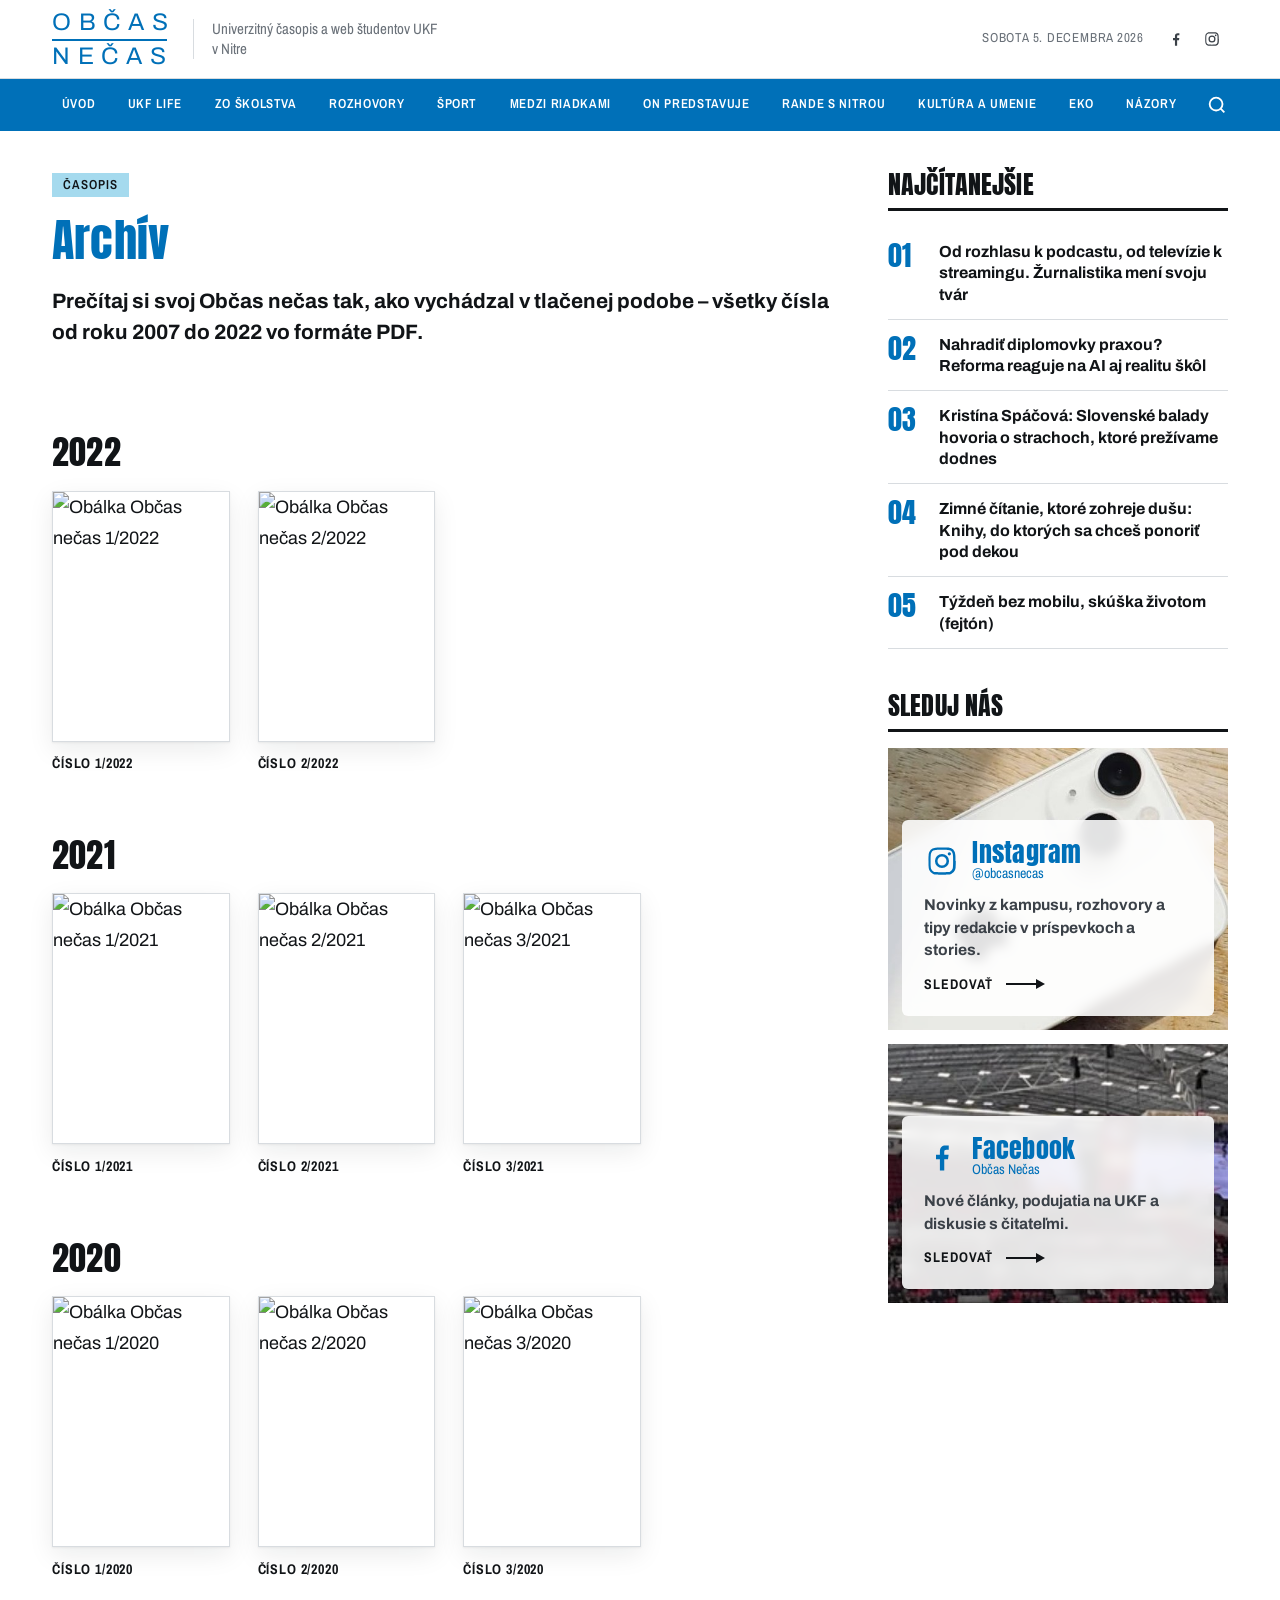
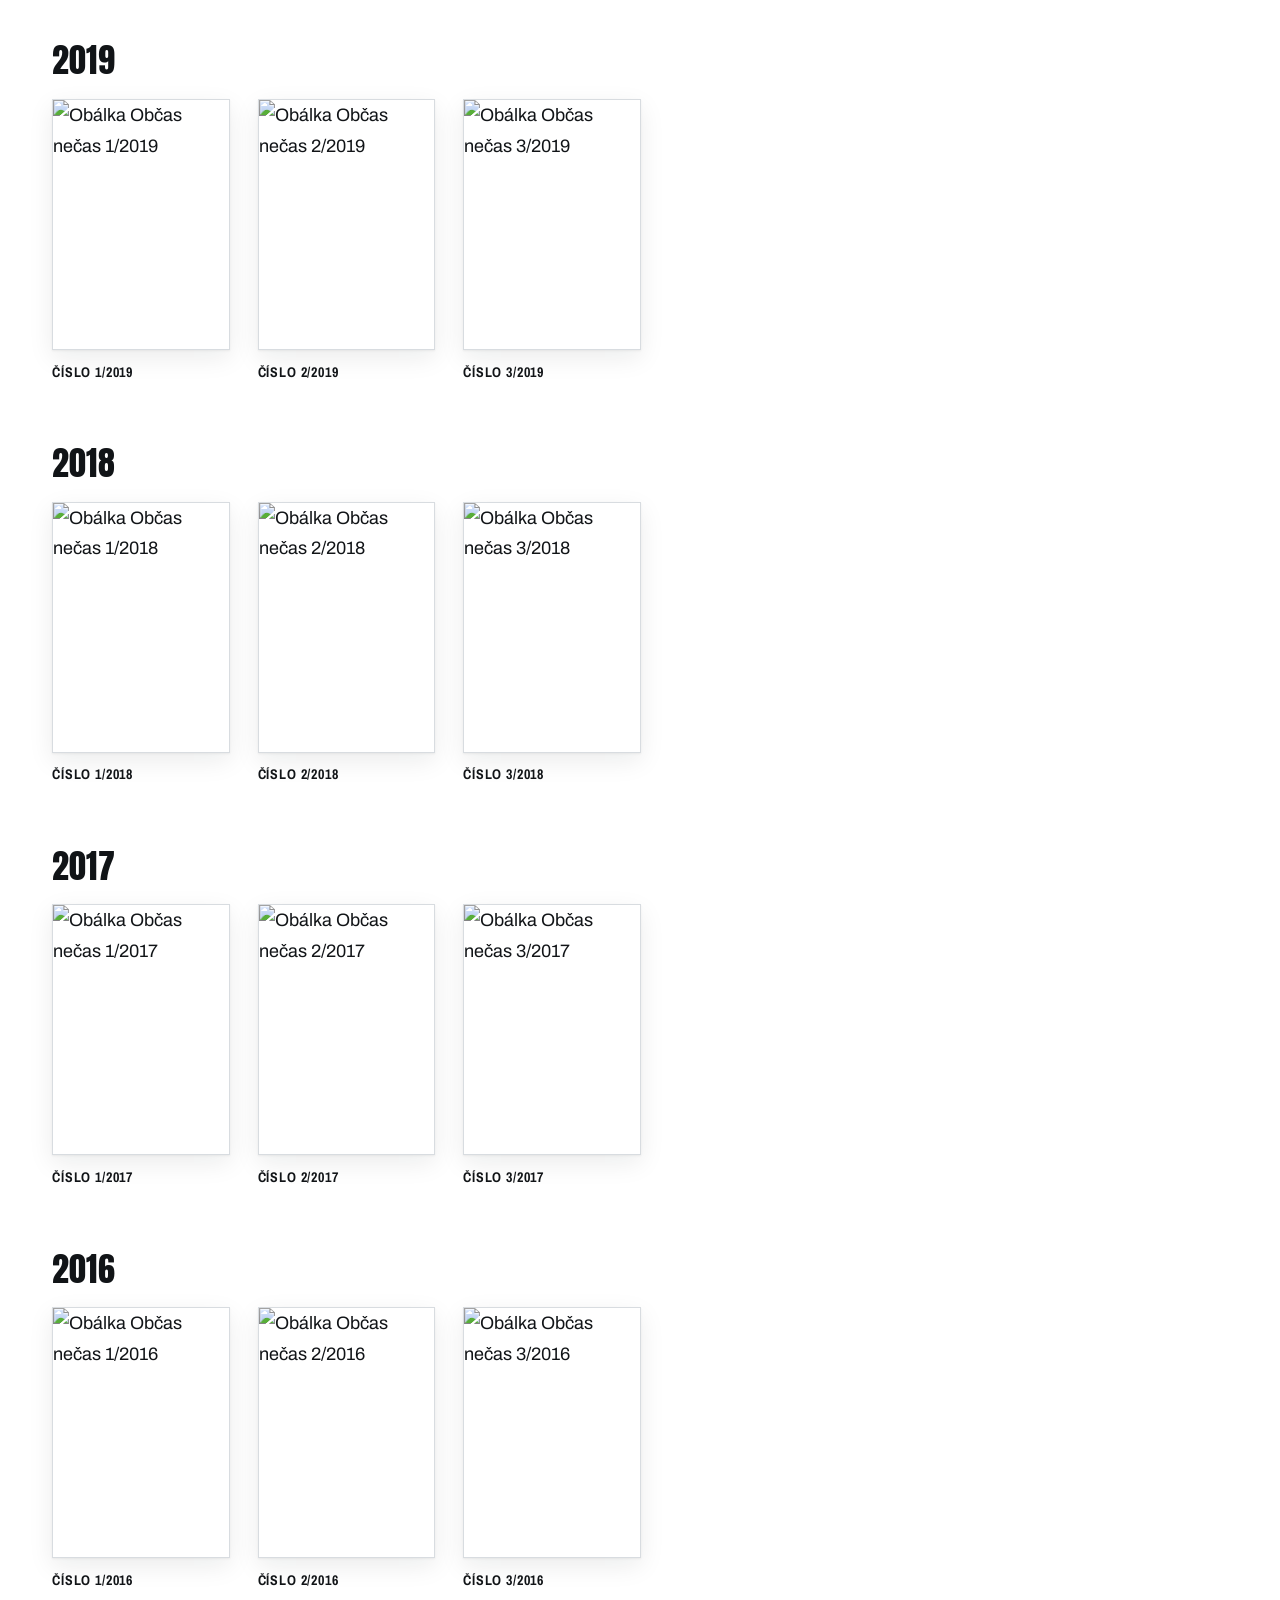
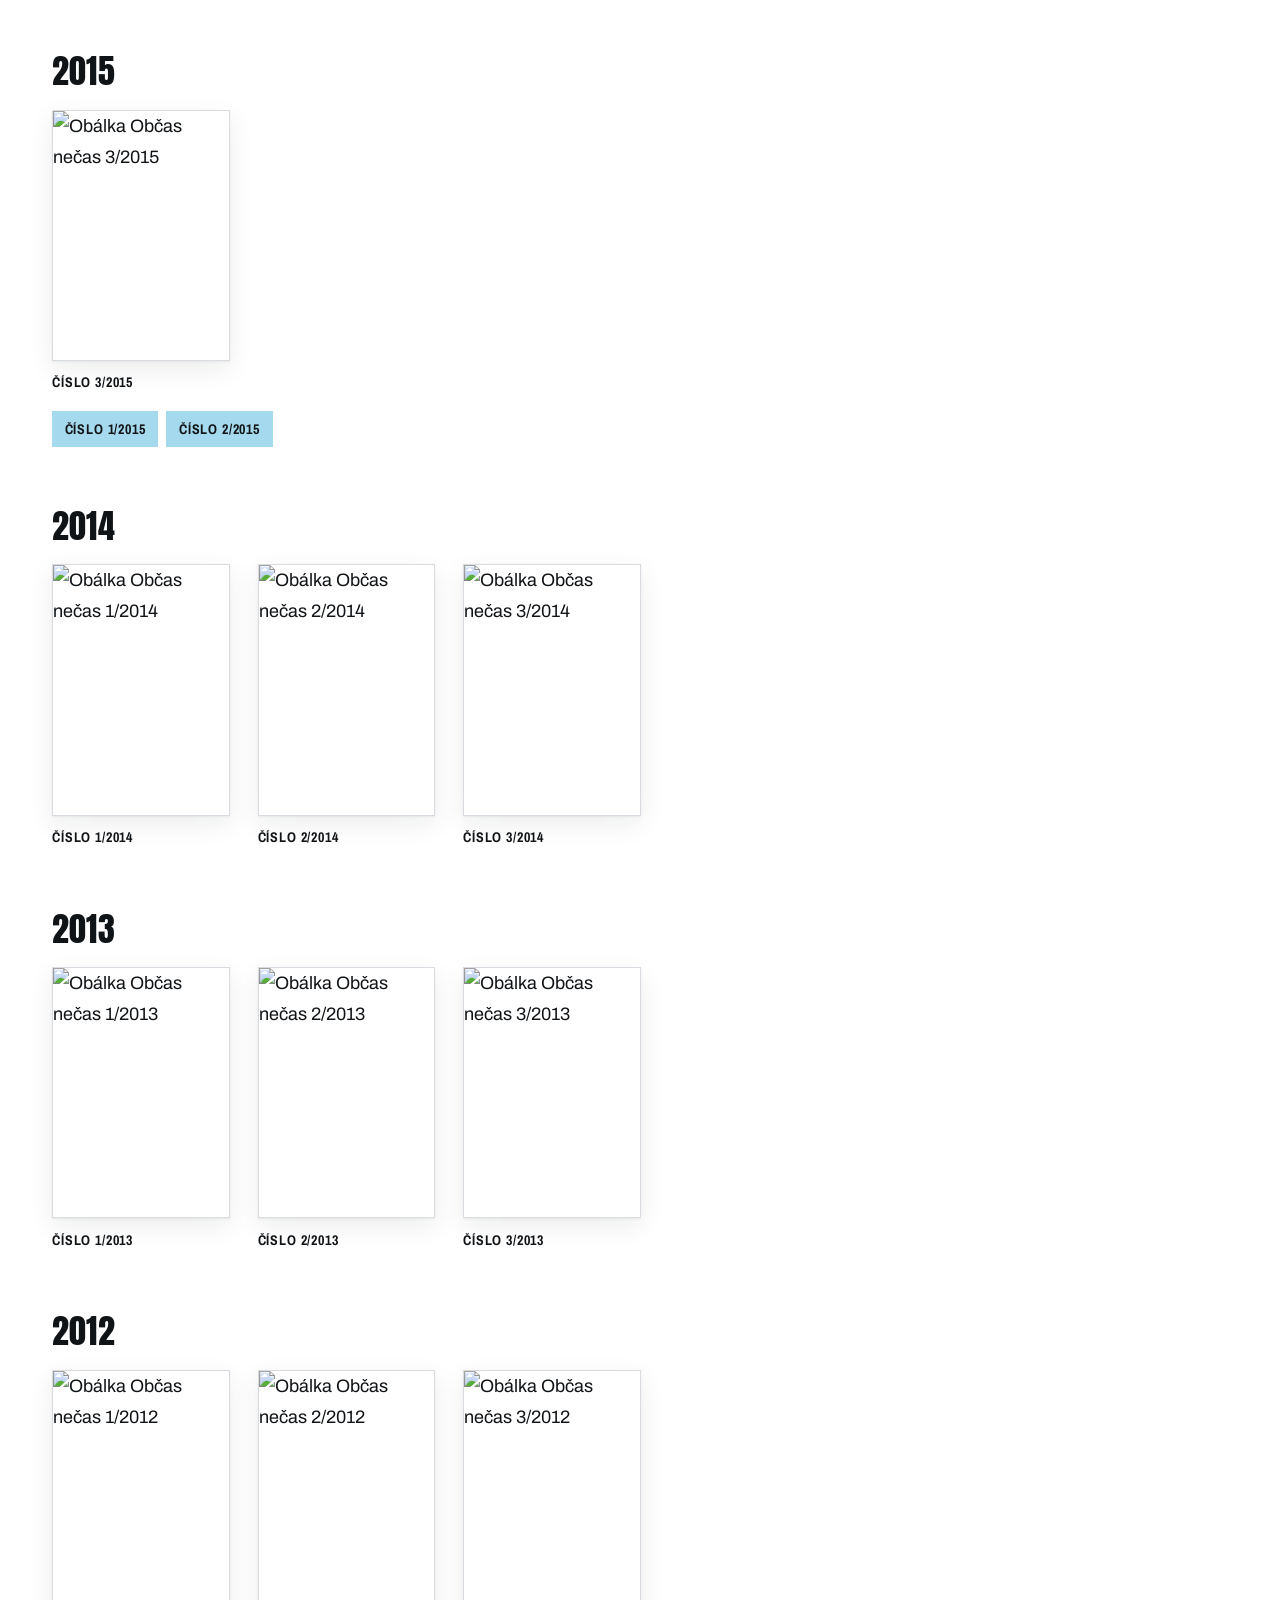
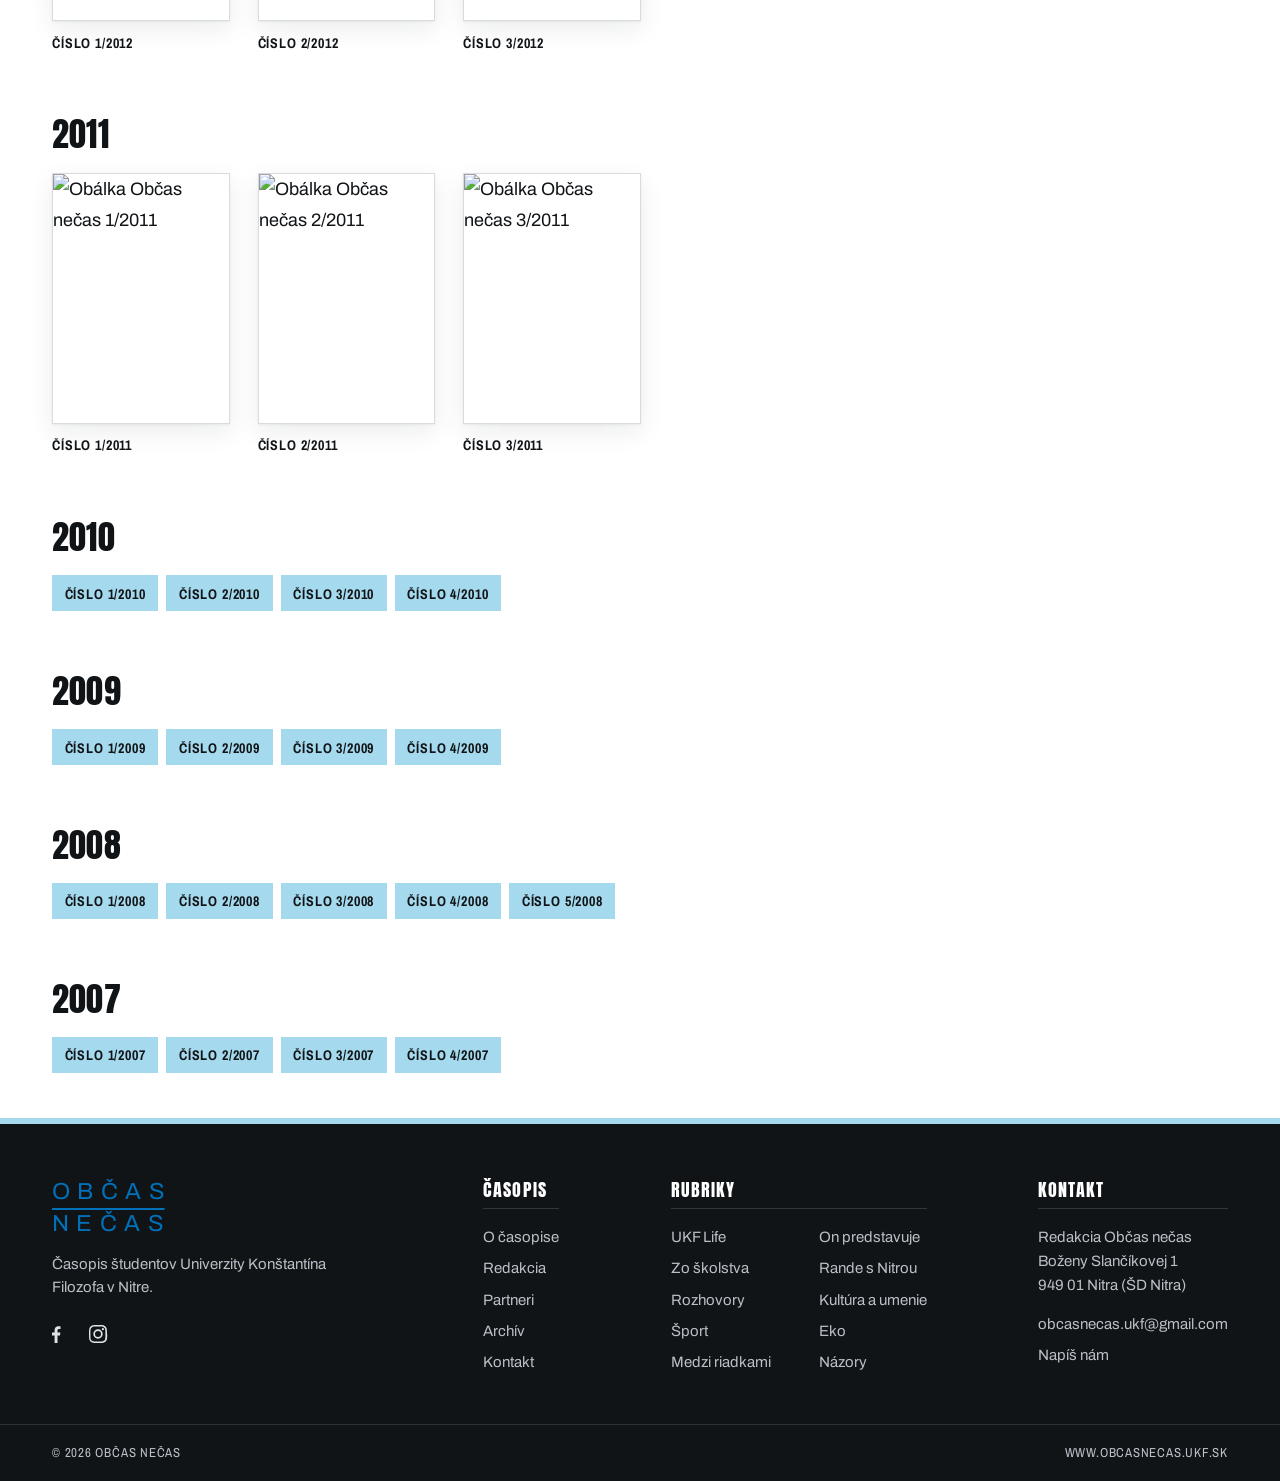
==== commit ee28bc5d: "add contact column to footer" ====
--- a/archiv.html
+++ b/archiv.html
@@ -279,14 +279,27 @@
           <li><a href="#">Rozhovory</a></li>
           <li><a href="#">Šport</a></li>
           <li><a href="#">Medzi riadkami</a></li>
-          <li><a href="#">ON predstavuje</a></li>
+          <li><a href="#">On predstavuje</a></li>
           <li><a href="#">Rande s Nitrou</a></li>
           <li><a href="#">Kultúra a umenie</a></li>
-          <li><a href="#">EKO</a></li>
+          <li><a href="#">Eko</a></li>
           <li><a href="#">Názory</a></li>
         </ul>
       </div>
     </nav>
+
+    <div class="footer__contact">
+      <h3>Kontakt</h3>
+      <address>
+        Redakcia Občas nečas<br>
+        Boženy Slančíkovej 1<br>
+        949 01 Nitra (ŠD Nitra)
+      </address>
+      <ul class="footer__links">
+        <li><a href="mailto:obcasnecas.ukf@gmail.com">obcasnecas.ukf@gmail.com</a></li>
+        <li><a href="kontakt.html">Napíš nám</a></li>
+      </ul>
+    </div>
   </div>
 
   <!-- folio — ako pätička strany v tlači -->
--- a/css/main.css
+++ b/css/main.css
@@ -847,6 +847,7 @@
   text-transform: uppercase;
 }
 .footer__links li + li { margin-top: .45rem; }
+.footer address { margin-bottom: .9rem; font-style: normal; line-height: 1.6; }
 
 /* rubriky — rovnaký zoznam ako „Časopis“, rozdelený do dvoch stĺpcov */
 .footer__links--cols {
@@ -1189,6 +1190,8 @@
   .grid--2,
   .tips { grid-template-columns: repeat(2, 1fr); }
   .masthead__date { display: block; }
+  .footer__top { grid-template-columns: repeat(2, auto); justify-content: space-between; }
+  .footer__brand { grid-column: 1 / -1; }
   .footer__nav { grid-template-columns: auto auto; column-gap: clamp(2.5rem, 7vw, 6rem); }
 }
 
@@ -1209,8 +1212,11 @@
     line-height: .82;
   }
   .split { grid-template-columns: minmax(0, 1fr) 340px; }
-  /* stĺpce podľa obsahu, rozložené na celú šírku — rubriky končia na pravom okraji */
-  .footer__top { grid-template-columns: minmax(0, 24rem) auto; justify-content: space-between; }
+  /* štyri stĺpce (značka, Časopis, Rubriky, Kontakt) s rovnakými medzerami;
+     .footer__nav sa „rozpustí“, aby jeho stĺpce boli priamo v mriežke */
+  .footer__top { grid-template-columns: repeat(4, auto); justify-content: space-between; }
+  .footer__brand { grid-column: auto; max-width: 20rem; }
+  .footer__nav { display: contents; }
 }
 
 /* Desktopové menu — rubriky rozložené na šírku obsahu: prvá záložka začína
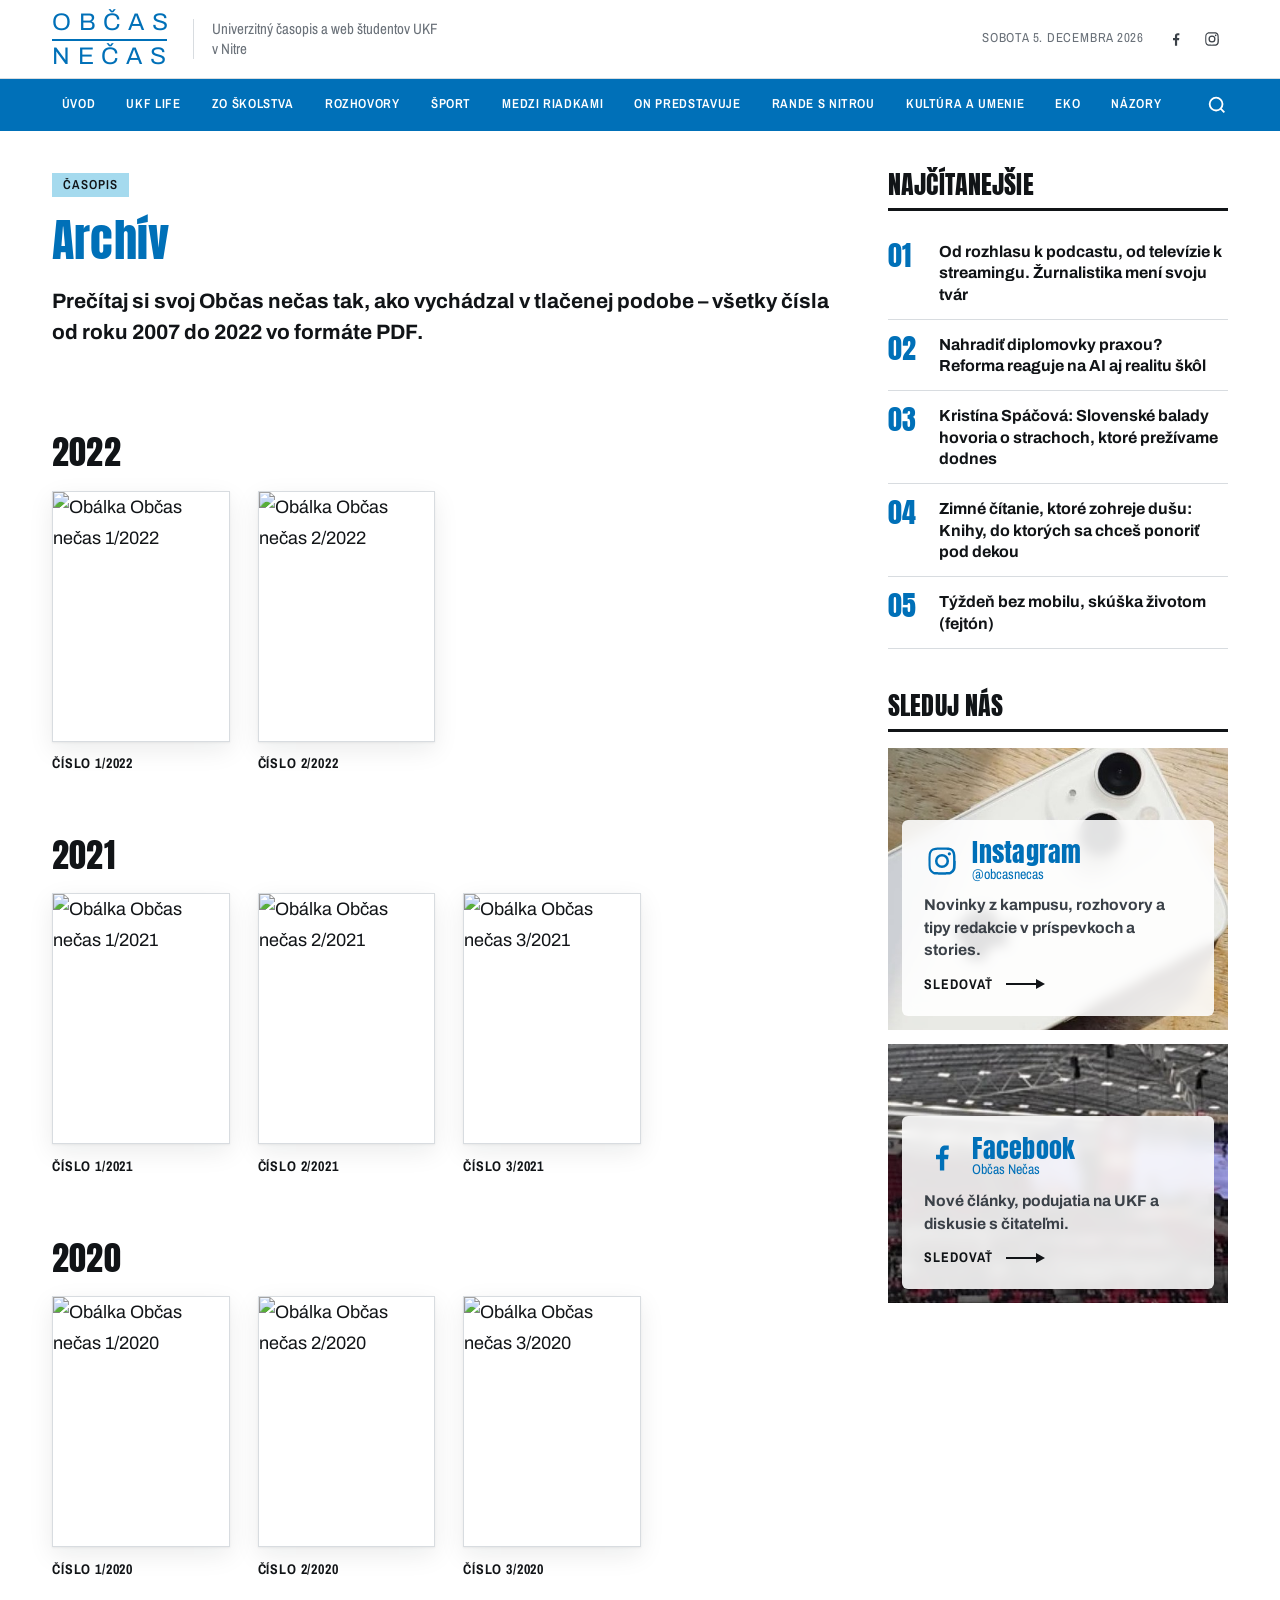
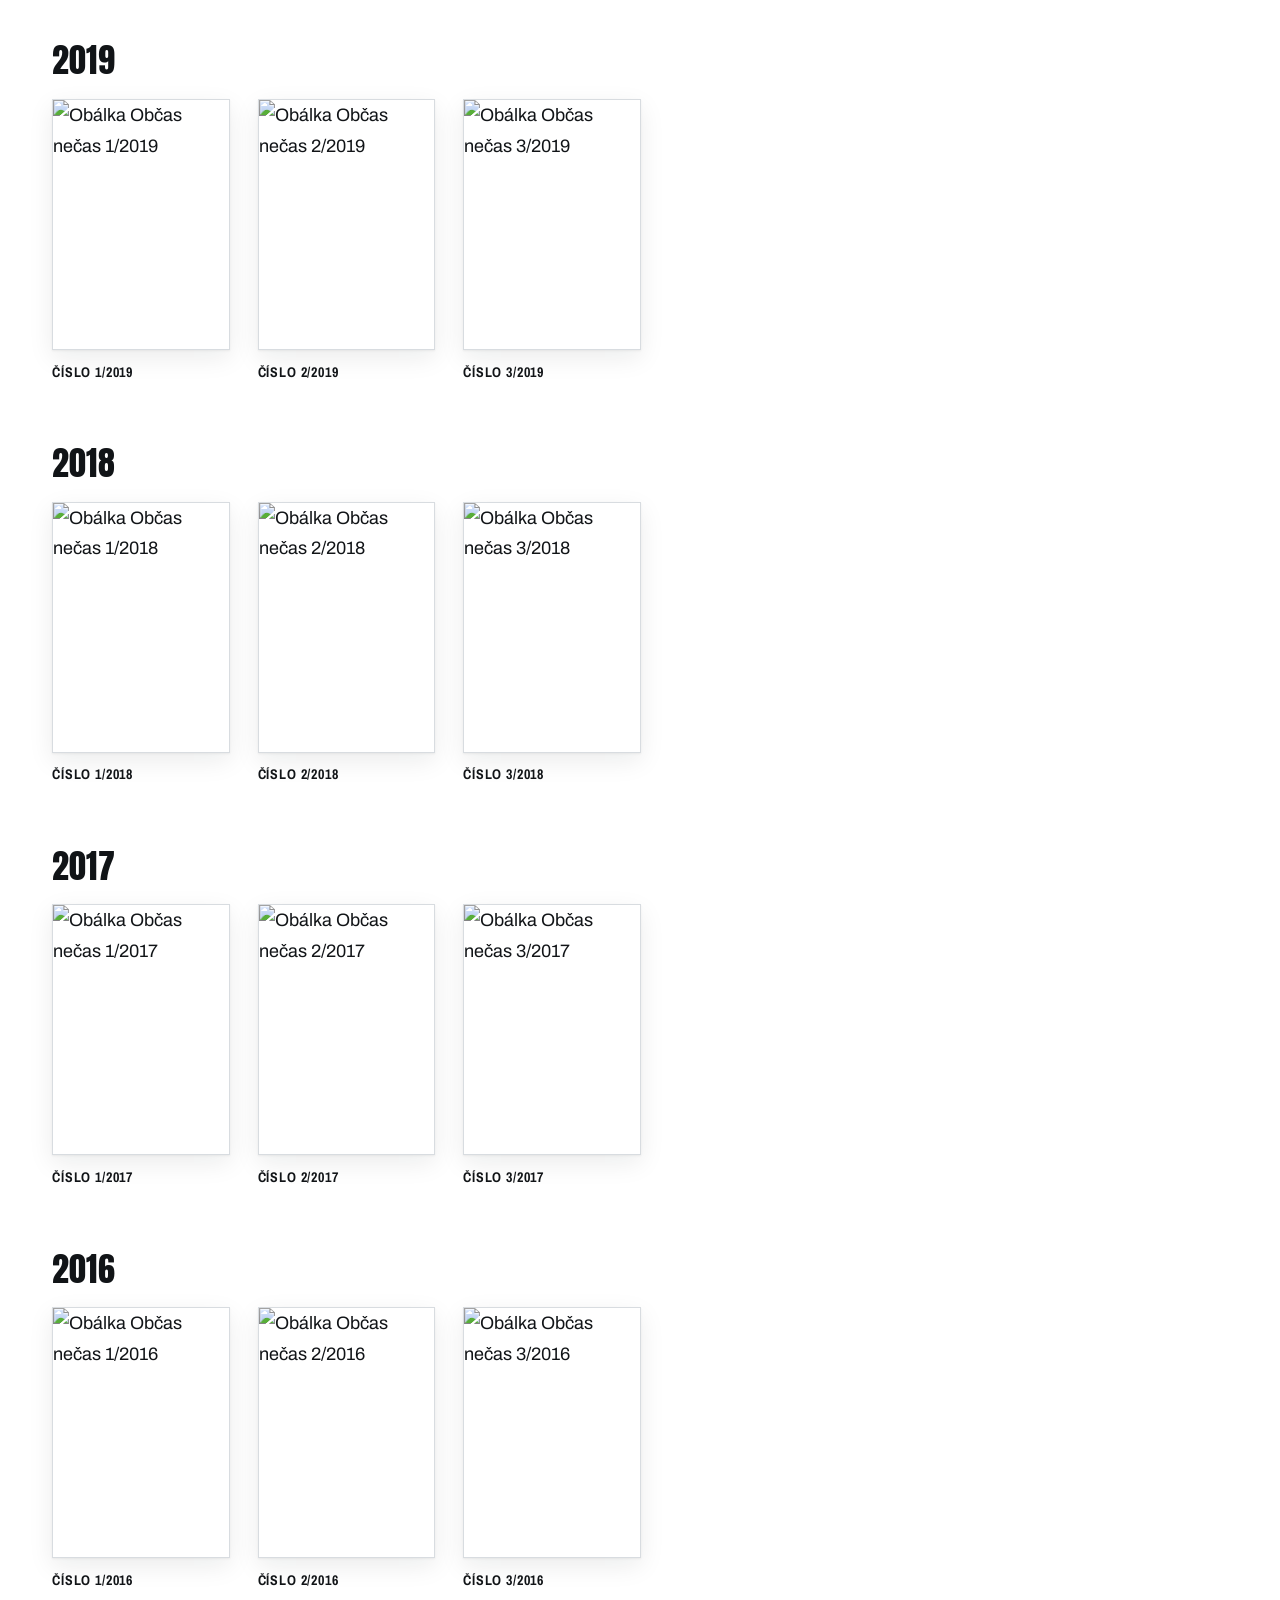
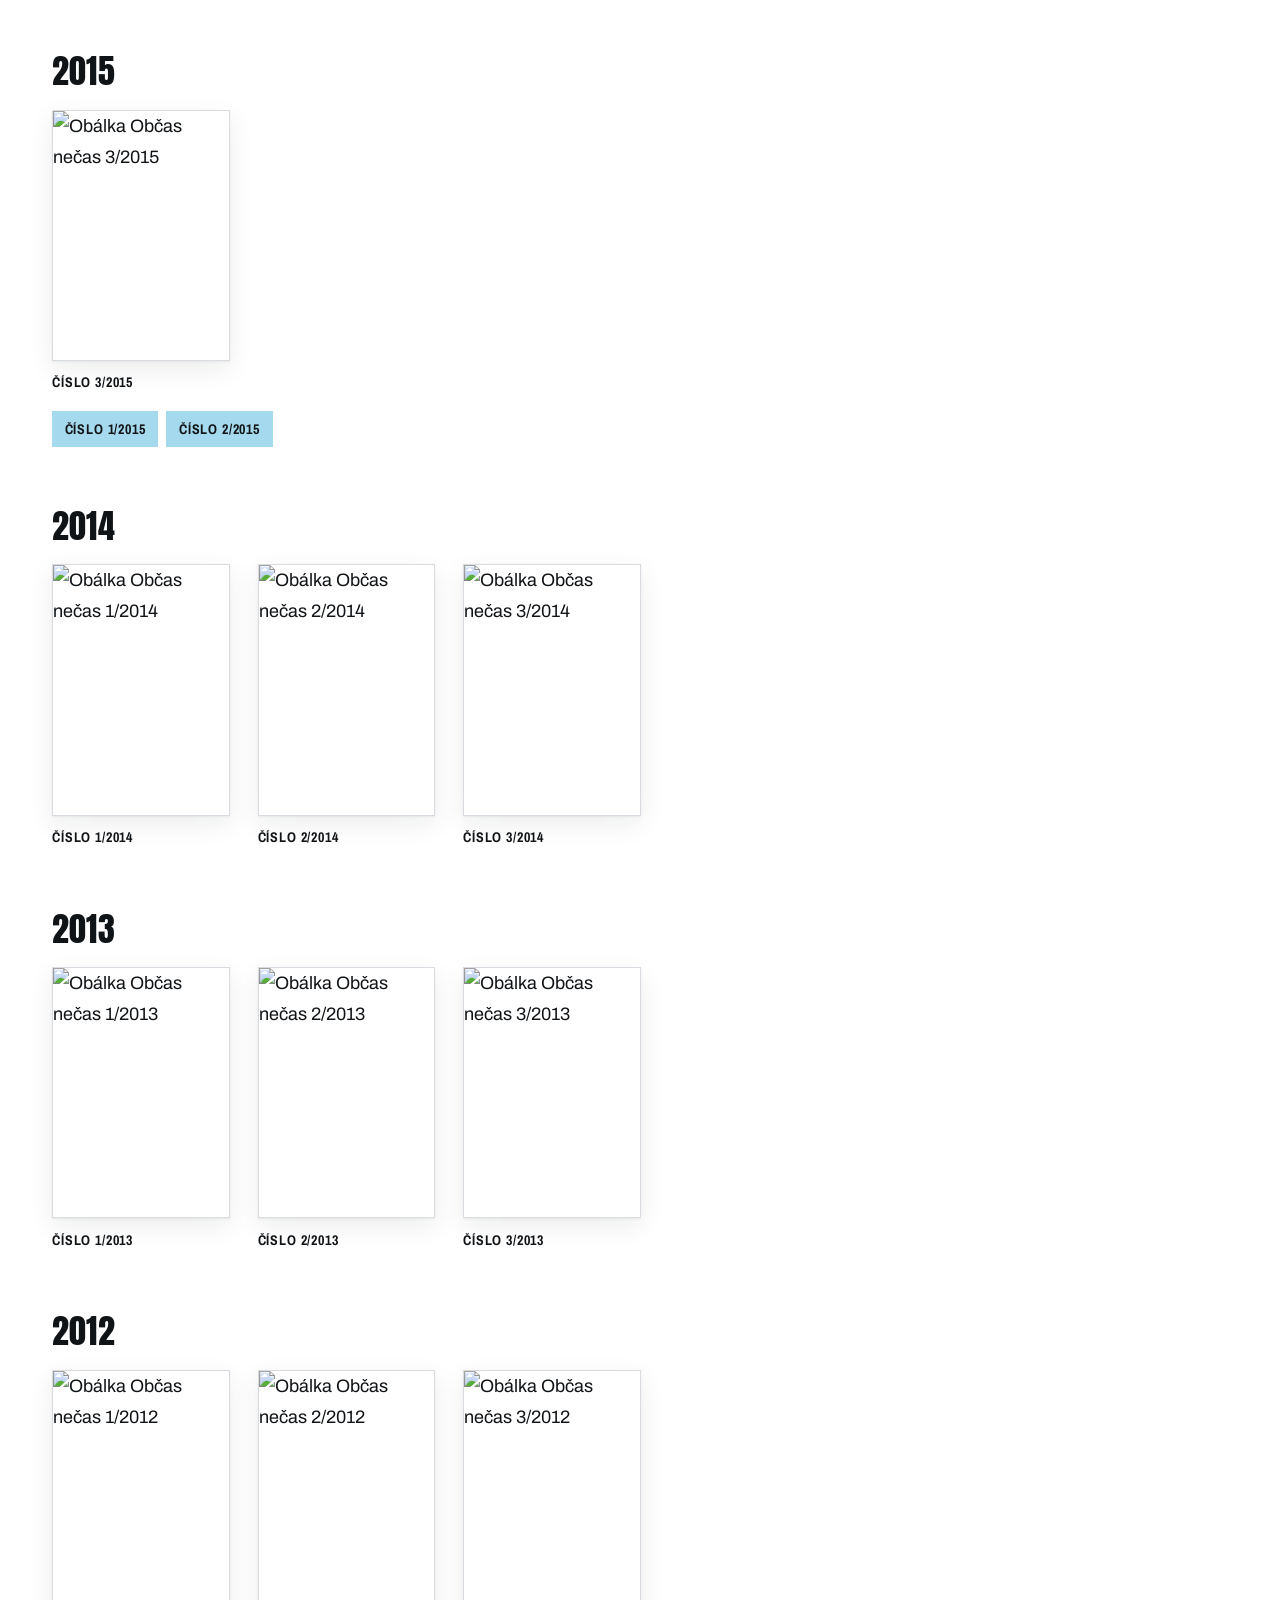
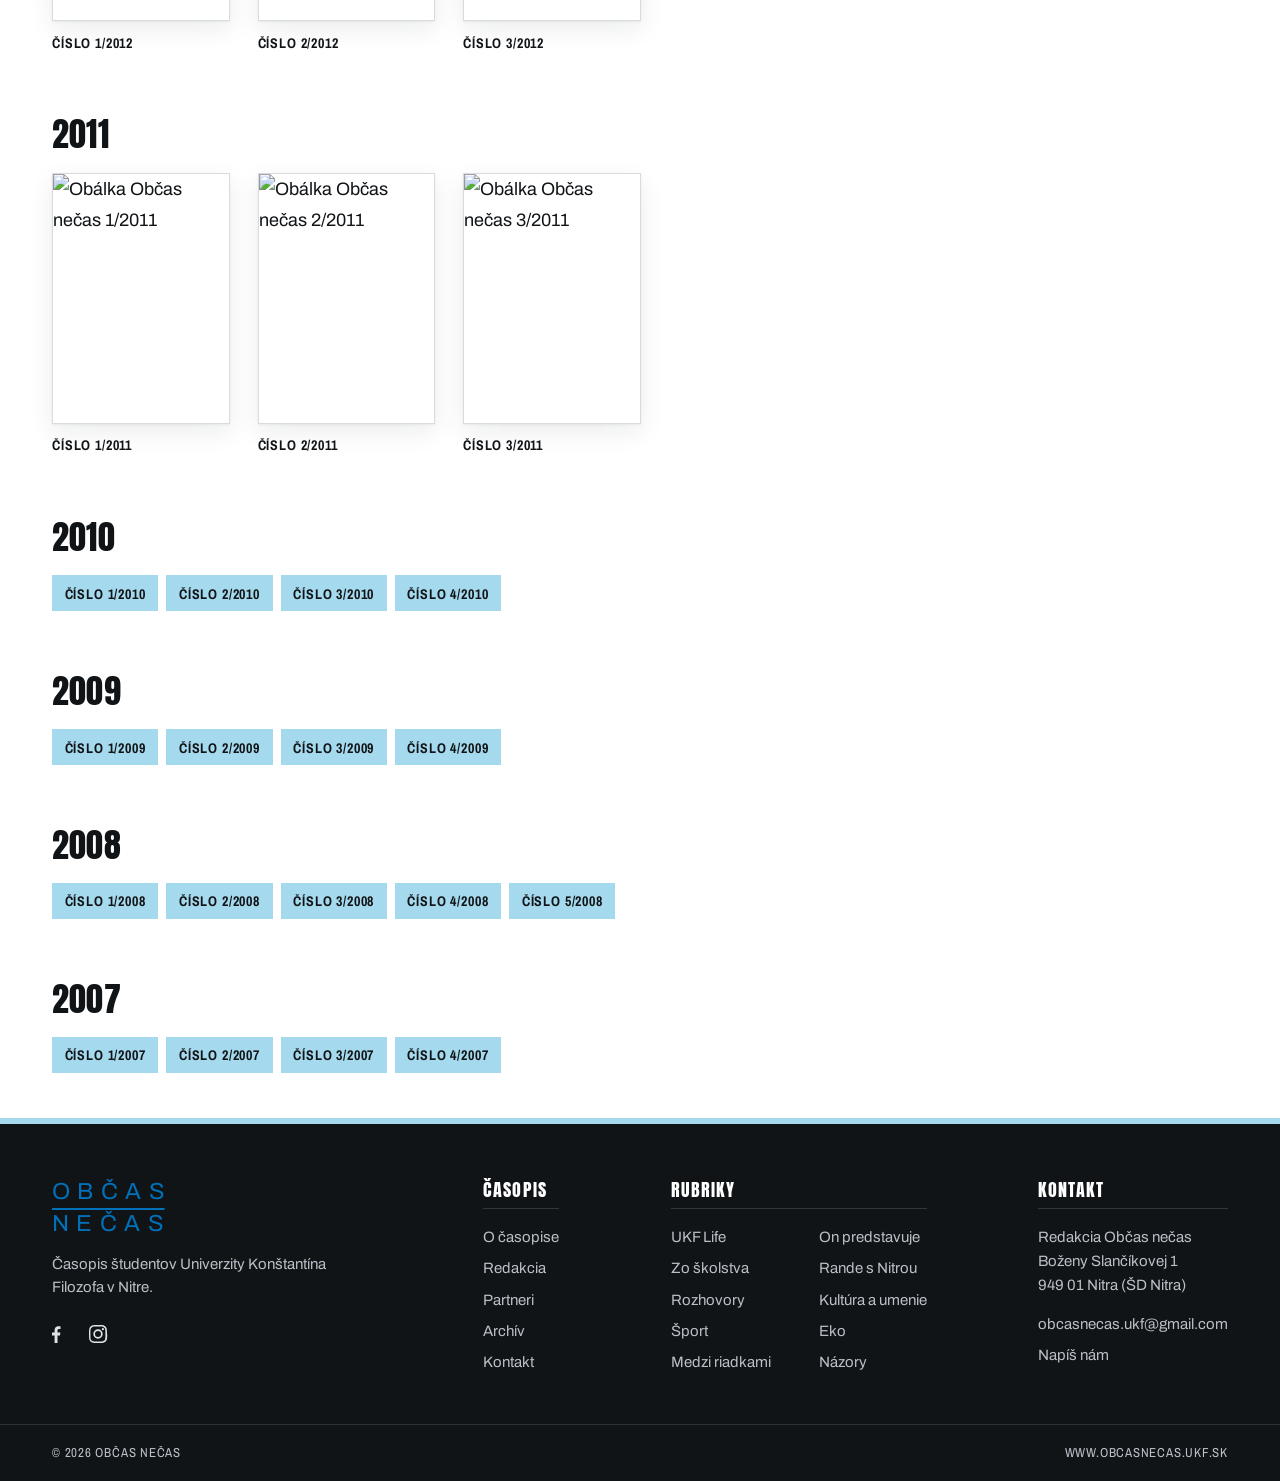
==== commit 0abc34e0: "added searchbar" ====
--- a/archiv.html
+++ b/archiv.html
@@ -21,6 +21,7 @@
   <symbol id="i-sp" viewBox="0 0 24 24"><path d="M12 3a9 9 0 1 0 0 18 9 9 0 0 0 0-18zm4.1 13a.6.6 0 0 1-.8.2c-2.3-1.4-5.1-1.7-8.5-.9a.6.6 0 1 1-.3-1.1c3.7-.8 6.8-.5 9.4 1a.6.6 0 0 1 .2.8zm1.1-2.4a.7.7 0 0 1-1 .2c-2.6-1.6-6.5-2-9.6-1.1a.7.7 0 1 1-.4-1.4c3.5-1 7.8-.5 10.8 1.3.3.2.4.7.2 1zm.1-2.5C14.2 9.3 9.1 9.1 6.1 10a.8.8 0 1 1-.5-1.6c3.4-1 9-.8 12.6 1.3a.8.8 0 0 1-.9 1.4z"/></symbol>
   <symbol id="i-menu" viewBox="0 0 24 24"><path d="M3 6h18M3 12h18M3 18h18"/></symbol>
   <symbol id="i-search" viewBox="0 0 24 24"><circle cx="11" cy="11" r="7"/><path d="m20 20-4-4"/></symbol>
+  <symbol id="i-close" viewBox="0 0 24 24"><path d="M6 6l12 12M18 6 6 18"/></symbol>
   <!-- ON logo: modré ON s rohovými linkami -->
   <symbol id="on-logo" viewBox="0 0 100 100">
     <path d="M10 10H64M10 10V40M90 90H36M90 90V60" fill="none" stroke="#0070b8" stroke-width="5"/>
@@ -55,20 +56,30 @@
       </button>
       <ul class="nav__menu" id="menu">
         <li><a href="index.html">Úvod</a></li>
-        <li><a href="#">UKF Life</a></li>
-        <li><a href="rubrika.html">Zo školstva</a></li>
-        <li><a href="#">Rozhovory</a></li>
-        <li><a href="#">Šport</a></li>
-        <li><a href="#">Medzi riadkami</a></li>
-        <li><a href="#">ON predstavuje</a></li>
-        <li><a href="#">Rande s Nitrou</a></li>
-        <li><a href="#">Kultúra a umenie</a></li>
-        <li><a href="#">EKO</a></li>
-        <li><a href="#">Názory</a></li>
+        <li><a href="rubrika.html?r=ukf-life">UKF Life</a></li>
+        <li><a href="rubrika.html?r=zo-skolstva">Zo školstva</a></li>
+        <li><a href="rubrika.html?r=rozhovory">Rozhovory</a></li>
+        <li><a href="rubrika.html?r=sport">Šport</a></li>
+        <li><a href="rubrika.html?r=medzi-riadkami">Medzi riadkami</a></li>
+        <li><a href="rubrika.html?r=on-predstavuje">ON predstavuje</a></li>
+        <li><a href="rubrika.html?r=rande-s-nitrou">Rande s Nitrou</a></li>
+        <li><a href="rubrika.html?r=kultura-a-umenie">Kultúra a umenie</a></li>
+        <li><a href="rubrika.html?r=eko">EKO</a></li>
+        <li><a href="rubrika.html?r=nazory">Názory</a></li>
       </ul>
-      <button class="nav__search-toggle" type="button" aria-label="Vyhľadať">
-        <svg aria-hidden="true"><use href="#i-search"/></svg>
+      <button class="nav__search-toggle" type="button" aria-label="Vyhľadať" aria-expanded="false" aria-controls="nav-search">
+        <svg class="icon-search" aria-hidden="true"><use href="#i-search"/></svg>
+        <svg class="icon-close" aria-hidden="true"><use href="#i-close"/></svg>
       </button>
+
+      <!-- vyhľadávanie — len vizuálny návrh, nič nevyhľadáva -->
+      <div class="nav-search" id="nav-search" hidden>
+        <form class="nav-search__form" role="search" action="#">
+          <label class="sr-only" for="nav-search-input">Vyhľadať článok</label>
+          <input id="nav-search-input" type="search" placeholder="Vyhľadať článok" autocomplete="off">
+          <button type="submit" aria-label="Hľadať"><svg aria-hidden="true"><use href="#i-search"/></svg></button>
+        </form>
+      </div>
     </div>
   </nav>
 </header>
@@ -274,16 +285,16 @@
       <div>
         <h3>Rubriky</h3>
         <ul class="footer__links footer__links--cols">
-          <li><a href="#">UKF Life</a></li>
-          <li><a href="rubrika.html">Zo školstva</a></li>
-          <li><a href="#">Rozhovory</a></li>
-          <li><a href="#">Šport</a></li>
-          <li><a href="#">Medzi riadkami</a></li>
-          <li><a href="#">On predstavuje</a></li>
-          <li><a href="#">Rande s Nitrou</a></li>
-          <li><a href="#">Kultúra a umenie</a></li>
-          <li><a href="#">Eko</a></li>
-          <li><a href="#">Názory</a></li>
+          <li><a href="rubrika.html?r=ukf-life">UKF Life</a></li>
+          <li><a href="rubrika.html?r=zo-skolstva">Zo školstva</a></li>
+          <li><a href="rubrika.html?r=rozhovory">Rozhovory</a></li>
+          <li><a href="rubrika.html?r=sport">Šport</a></li>
+          <li><a href="rubrika.html?r=medzi-riadkami">Medzi riadkami</a></li>
+          <li><a href="rubrika.html?r=on-predstavuje">On predstavuje</a></li>
+          <li><a href="rubrika.html?r=rande-s-nitrou">Rande s Nitrou</a></li>
+          <li><a href="rubrika.html?r=kultura-a-umenie">Kultúra a umenie</a></li>
+          <li><a href="rubrika.html?r=eko">Eko</a></li>
+          <li><a href="rubrika.html?r=nazory">Názory</a></li>
         </ul>
       </div>
     </nav>
@@ -320,6 +331,20 @@
     toggle.setAttribute('aria-expanded', open);
   });
 
+  // vyhľadávací panel (len vizuál)
+  const searchBtn = nav.querySelector('.nav__search-toggle');
+  const searchBox = document.getElementById('nav-search');
+  const setSearch = open => {
+    searchBox.hidden = !open;
+    searchBtn.setAttribute('aria-expanded', open);
+    searchBtn.setAttribute('aria-label', open ? 'Zavrieť vyhľadávanie' : 'Vyhľadať');
+    if (open) searchBox.querySelector('input').focus();
+  };
+  searchBtn.addEventListener('click', () => setSearch(searchBox.hidden));
+  searchBox.querySelector('form').addEventListener('submit', e => e.preventDefault());
+  document.addEventListener('keydown', e => { if (e.key === 'Escape' && !searchBox.hidden) { setSearch(false); searchBtn.focus(); } });
+  document.addEventListener('click', e => { if (!searchBox.hidden && !searchBox.contains(e.target) && !searchBtn.contains(e.target)) setSearch(false); });
+
 
   // dnešný dátum
   document.getElementById('dnes').textContent =
--- a/css/main.css
+++ b/css/main.css
@@ -309,6 +309,59 @@
 .nav__toggle svg,
 .nav__search-toggle svg { width: 22px; height: 22px; stroke: currentColor; fill: none; stroke-width: 2; }
 
+/* vyhľadávanie v menu — tlačidlo s lupou / krížikom a vysúvací panel */
+.nav .container { position: relative; }
+.nav__search-toggle {
+  justify-content: center;
+  width: 52px;
+  margin-right: -15px;            /* ikona zostáva zarovnaná s pravým okrajom obsahu */
+  padding: 0;
+  transition: background-color .2s;
+}
+.nav__search-toggle:hover,
+.nav__search-toggle[aria-expanded="true"] { background: var(--on-blue-dark); }
+.nav__search-toggle .icon-close,
+.nav__search-toggle[aria-expanded="true"] .icon-search { display: none; }
+.nav__search-toggle[aria-expanded="true"] .icon-close { display: block; }
+
+.nav-search {
+  position: absolute;
+  top: calc(100% + 10px);
+  right: var(--gutter);
+  width: min(380px, calc(100% - 2 * var(--gutter)));
+  padding: 12px;
+  background: #fff;
+  box-shadow: 0 2px 4px rgba(17, 20, 23, .08), 0 12px 32px rgba(17, 20, 23, .18);
+}
+.nav-search__form { display: flex; }
+.nav-search__form input {
+  flex: 1;
+  min-width: 0;
+  height: 44px;
+  padding: 0 .9rem;
+  border: 1px solid var(--line);
+  border-right: 0;
+  border-radius: 0;
+  color: var(--ink);
+  font: inherit;
+  font-size: 1rem;
+}
+.nav-search__form input:focus { outline: none; border-color: var(--on-blue); }
+.nav-search__form button {
+  display: grid;
+  place-items: center;
+  flex: none;
+  width: 44px;
+  height: 44px;
+  border: 0;
+  background: var(--on-blue);
+  color: #fff;
+  cursor: pointer;
+  transition: background-color .2s;
+}
+.nav-search__form button:hover { background: var(--on-blue-dark); }
+.nav-search__form svg { width: 20px; height: 20px; stroke: currentColor; fill: none; stroke-width: 2; }
+
 .nav__menu {
   display: none;
   margin: 0; padding: 0;
@@ -661,6 +714,7 @@
 /* ---------- 8. Dvojstĺpec: obsah + bočný panel ---------- */
 .split {
   display: grid;
+  grid-template-columns: minmax(0, 1fr);   /* na mobile stĺpec nesmie rásť podľa obsahu */
   gap: calc(var(--gap) * 1.5);
 }
 
@@ -976,8 +1030,8 @@
 }
 .info-list > div {
   display: grid;
-  grid-template-columns: 8.5rem 1fr;
-  gap: 1rem;
+  grid-template-columns: minmax(0, 1fr);   /* mobil: štítok nad hodnotou */
+  gap: .2rem 1rem;
   padding: .85rem 0;
   border-bottom: 1px solid var(--line);
 }
@@ -990,7 +1044,7 @@
   letter-spacing: .08em;
   text-transform: uppercase;
 }
-.info-list dd { margin: 0; line-height: 1.5; }
+.info-list dd { margin: 0; line-height: 1.5; overflow-wrap: anywhere; }
 
 /* ocenenia — rok veľkým modrým písmom, ako čísla v Najčítanejšie */
 .awards > li {
@@ -1020,7 +1074,7 @@
 /* redakcia — karty členov */
 .team {
   display: grid;
-  grid-template-columns: repeat(auto-fill, minmax(240px, 1fr));
+  grid-template-columns: repeat(auto-fill, minmax(min(240px, 100%), 1fr));
   gap: 12px;
 }
 .member {
@@ -1033,7 +1087,7 @@
   background: #fff;
 }
 /* vedenie s e-mailmi — širšie karty, aby sa adresy nelámali */
-.team--lead { grid-template-columns: repeat(auto-fill, minmax(300px, 1fr)); }
+.team--lead { grid-template-columns: repeat(auto-fill, minmax(min(300px, 100%), 1fr)); }
 .member__body {
   display: flex;
   flex-direction: column;
@@ -1061,7 +1115,7 @@
 /* partneri — karty ako v redakcii: logo, názov a modrá linka dole */
 .partners {
   display: grid;
-  grid-template-columns: repeat(auto-fill, minmax(170px, 1fr));
+  grid-template-columns: repeat(auto-fill, minmax(min(170px, 100%), 1fr));
   gap: 12px;
 }
 .partners li > * {
@@ -1094,7 +1148,7 @@
 /* archív — obálky čísel, staršie čísla ako štítky */
 .issues {
   display: grid;
-  grid-template-columns: repeat(auto-fill, minmax(140px, 1fr));
+  grid-template-columns: repeat(auto-fill, minmax(min(140px, 100%), 1fr));
   gap: 1.25rem var(--gap);
 }
 .issues a { display: block; color: var(--ink); }
@@ -1181,6 +1235,7 @@
 .form__check input { width: 18px; height: 18px; margin: .1rem 0 0; flex: none; accent-color: var(--on-blue); }
 .form .btn { justify-self: start; }
 @media (min-width: 600px) {
+  .info-list > div { grid-template-columns: 8.5rem minmax(0, 1fr); }
   .form__row { grid-template-columns: 1fr 1fr; }
 }
 
@@ -1234,7 +1289,6 @@
     font-size: .8125rem;
     letter-spacing: .05em;
   }
-  .nav__search-toggle { padding: 0; }
 }
 
 /* zmenšený pohyb */
